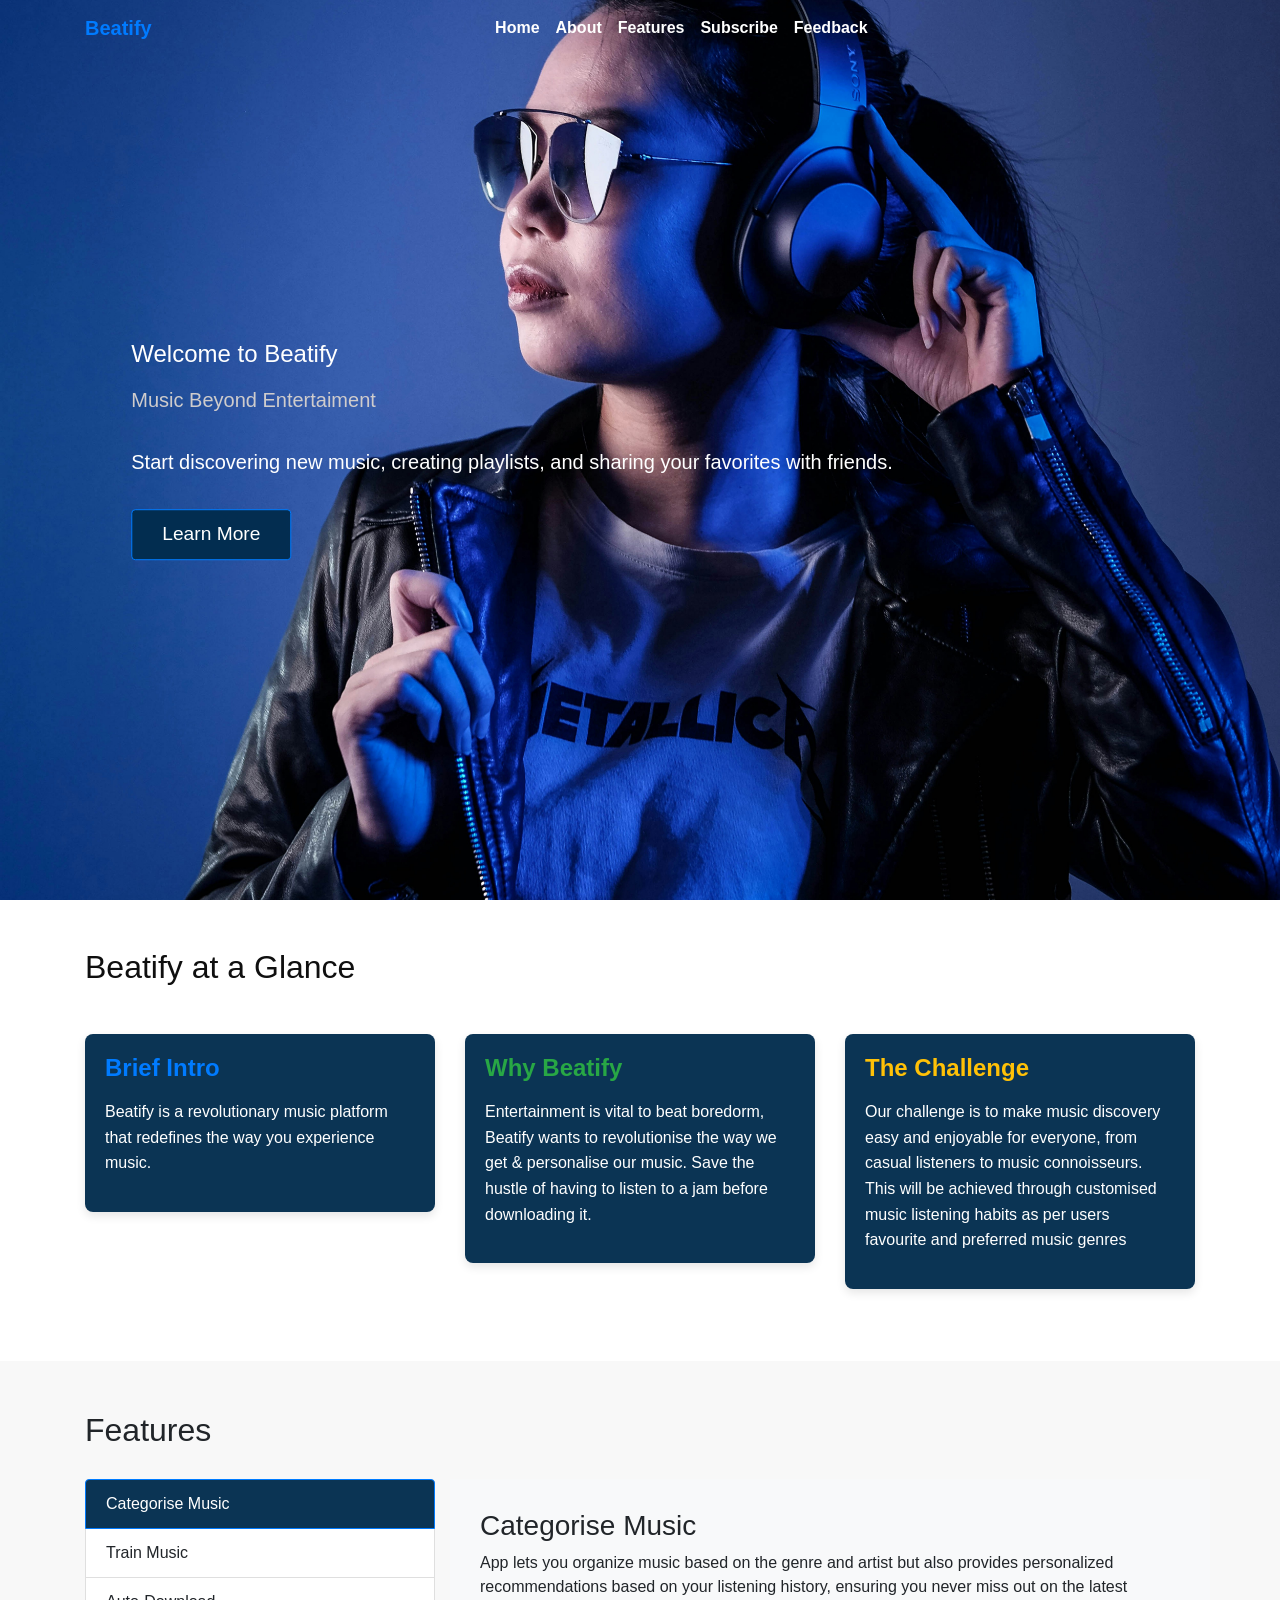
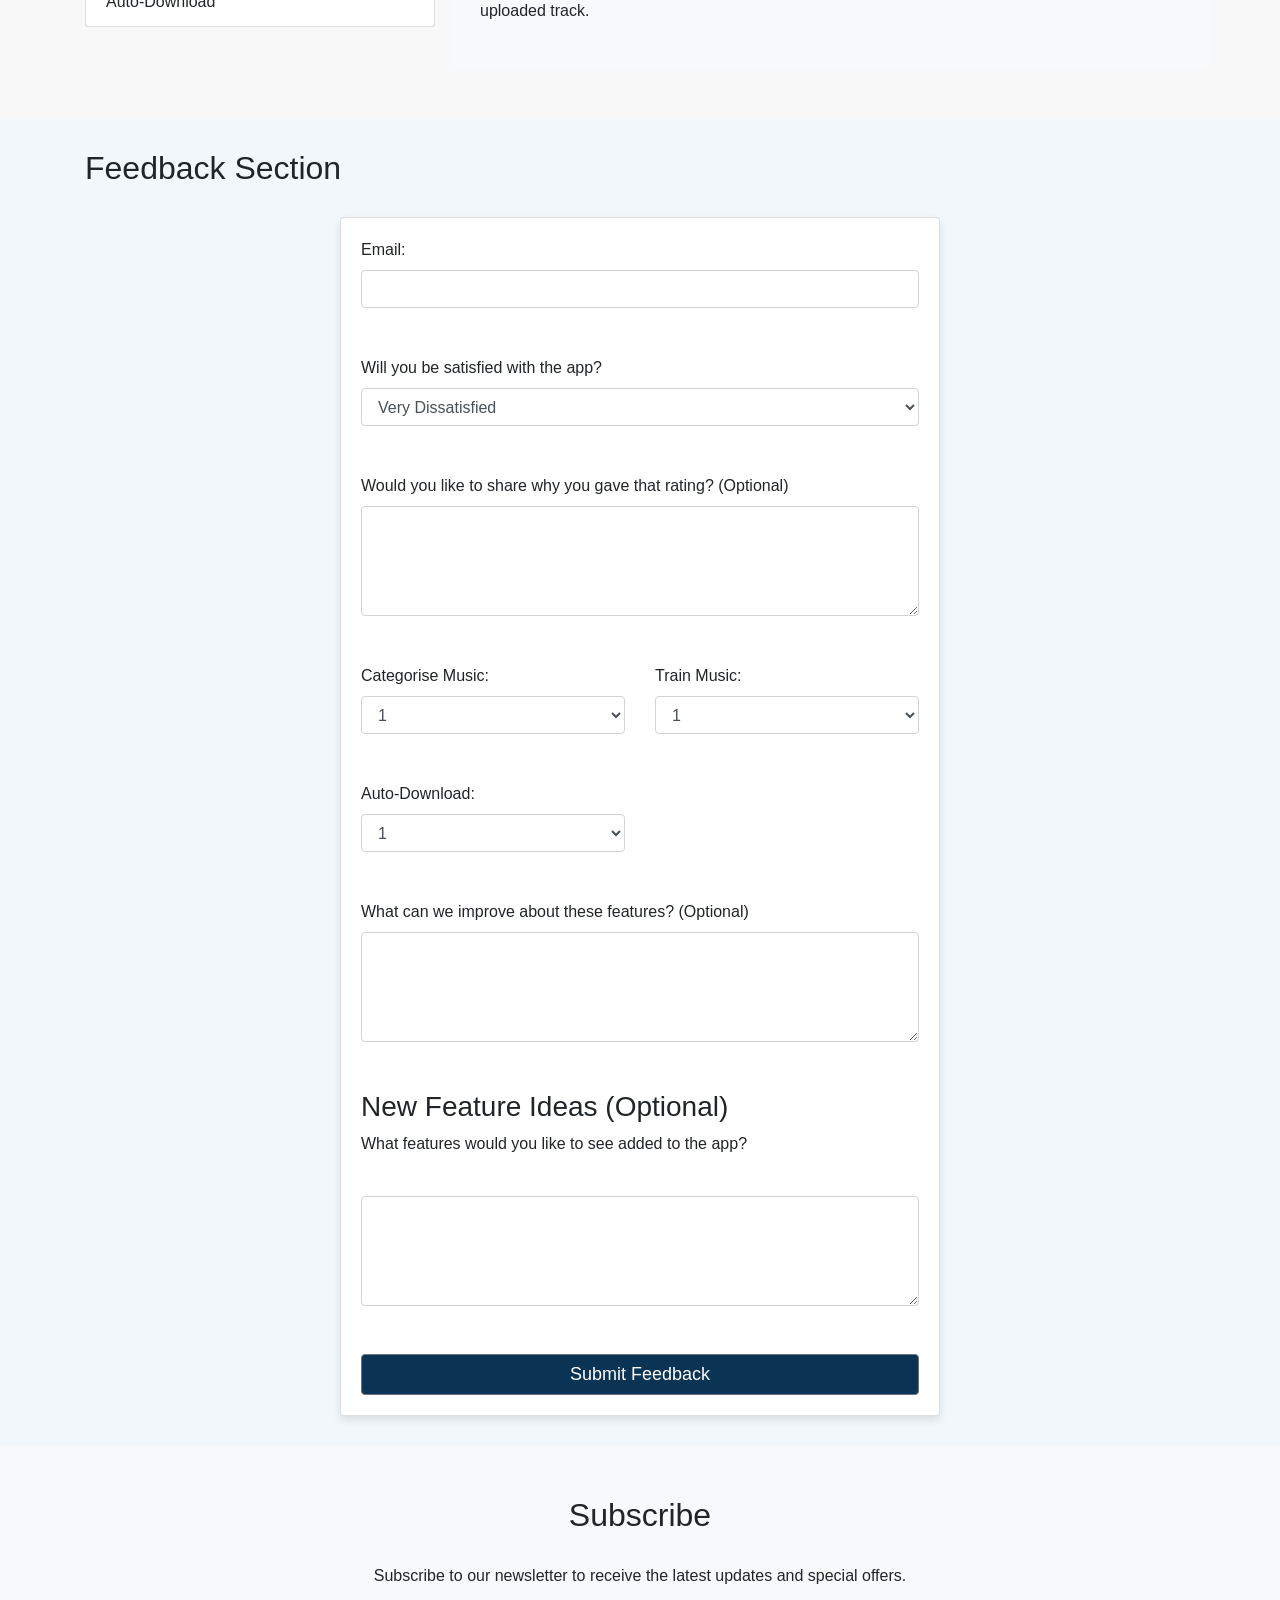
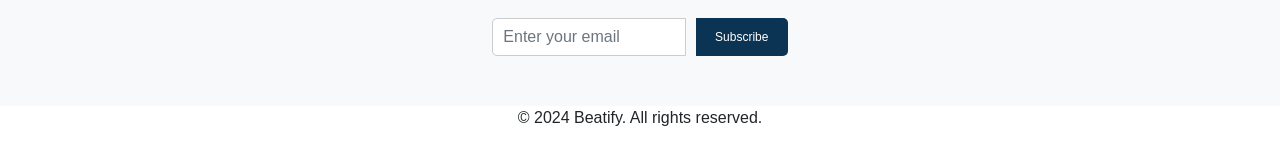
==== homepage/index.html @ 24aae592 "add" ====
<!DOCTYPE html>
<html lang="en">
  <head>
    <meta charset="UTF-8" />
    <meta name="viewport" content="width=device-width, initial-scale=1.0" />
    <title>Beatify</title>
    <!-- Link Bootstrap CSS -->
    <link
      rel="stylesheet"
      href="https://stackpath.bootstrapcdn.com/bootstrap/4.5.2/css/bootstrap.min.css"
    />
    <script src="https://stackpath.bootstrapcdn.com/bootstrap/4.5.2/js/bootstrap.min.js"></script>
    <script src="https://code.jquery.com/jquery-3.5.1.slim.min.js"></script>
    <script src="https://cdn.jsdelivr.net/npm/popper.js@1.16.1/dist/umd/popper.min.js"></script>
    <script src="https://stackpath.bootstrapcdn.com/bootstrap/4.5.2/js/bootstrap.min.js"></script>

    <link rel="shortcut icon" href="favicon.ico" type="images/logo.png" />
    <!-- Link external style.css -->
    <link rel="stylesheet" href="style.css" />
  </head>
  <body>
    <nav class="navbar navbar-expand-lg order-lg-0">
      <div class="container">
        <a class="navbar-brand" href="#">Beatify</a>
        <button
          class="navbar-toggler"
          type="button"
          data-toggle="collapse"
          data-target="#navbarNav"
          aria-controls="navbarNav"
          aria-expanded="false"
          aria-label="Toggle navigation"
        >
          <span class="navbar-toggler-icon"></span>
          <span class="navbar-close-icon d-none">&times;</span>
          <!-- Close icon initially hidden -->
        </button>
        <div
          class="collapse navbar-collapse justify-content-center"
          id="navbarNav"
        >
          <ul class="navbar-nav">
            <li class="nav-item active">
              <a class="nav-link" href="#hero-section">Home</a>
            </li>
            <li class="nav-item">
              <a class="nav-link" href="#about-section">About</a>
            </li>
            <li class="nav-item">
              <a class="nav-link" href="#features-section">Features</a>
            </li>
            <li class="nav-item">
              <a class="nav-link" href="#subscribe-section">Subscribe</a>
            </li>
            <li class="nav-item">
              <a class="nav-link" href="#feed">Feedback</a>
            </li>
          </ul>
        </div>
      </div>
    </nav>

    <div class="hero-section" id="hero-section">
      <!-- Hero Image -->
      <img src="images/hero1.jpg" alt="Hero Image" class="img-fluid" />

      <!-- Main Content -->
      <div class="content">
        <h1 class="headline">Welcome to Beatify</h1>
        <p class="subheadline">Music Beyond Entertaiment</p>
        <p>
          Start discovering new music, creating playlists, and sharing your
          favorites with friends.
        </p>
        <a
          href="#about-section"
          class="btn btn-primary"
          style="text-align: center; background-color: #022c4ef5"
          >Learn More</a
        >
      </div>
    </div>

    <!-- About Section -->
    <div id="about-section" class="about-section py-5">
      <div class="container">
        <h2 class="mb-5 section-title">Beatify at a Glance</h2>

        <div class="row">
          <!-- Brief Intro -->
          <div class="col-lg-4">
            <div class="about-part mb-4">
              <h2 class="about-title text-primary mb-3">Brief Intro</h2>
              <p class="about-text">
                Beatify is a revolutionary music platform that redefines the way
                you experience music.
              </p>
            </div>
          </div>

          <!-- Why We Exist -->
          <div class="col-lg-4">
            <div class="about-part mb-4">
              <h2 class="about-title text-success mb-3">Why Beatify</h2>
              <p class="about-text">
                Entertainment is vital to beat boredorm, Beatify wants to
                revolutionise the way we get & personalise our music. Save the
                hustle of having to listen to a jam before downloading it.
              </p>
            </div>
          </div>

          <!-- Challenge -->
          <div class="col-lg-4">
            <div class="about-part mb-4">
              <h2 class="about-title text-warning mb-3">The Challenge</h2>
              <p class="about-text">
                Our challenge is to make music discovery easy and enjoyable for
                everyone, from casual listeners to music connoisseurs. This will
                be achieved through customised music listening habits as per
                users favourite and preferred music genres
              </p>
            </div>
          </div>
        </div>
      </div>
    </div>

    <!-- Features Section -->
    <div id="features-section" class="features-section">
      <div class="container">
        <h2 class="section-title">Features</h2>
        <div class="row">
          <div class="col-md-4">
            <div class="feature-list">
              <ul id="feature-names" class="list-group">
                <!-- Feature names will be populated dynamically by JavaScript -->
              </ul>
            </div>
          </div>
          <div class="col-md-8 bg-light">
            <div id="feature-details" class="row">
              <!-- Feature details will be populated dynamically by JavaScript -->
            </div>
          </div>
        </div>
      </div>
    </div>

    <!-- Feedback Form -->
    <div class="feedback-section" id="feed">
      <div class="container">
        <h2 class="section-title">Feedback Section</h2>

        <div class="card feedback-card" id="feed">
          <div class="card-body">
            <form
              id="feedback-form"
              class="feedback-form"
              action="server.php"
              method="post"
            >
              <label for="email">Email:</label>
              <br />
              <input
                type="email"
                id="email"
                name="email"
                class="form-control"
                required
              />
              <br /><br />

              <label for="rating">Will you be satisfied with the app?</label>
              <br />
              <select id="rating" name="rating" class="form-control">
                <option value="1">Very Dissatisfied</option>
                <option value="2">Somewhat Dissatisfied</option>
                <option value="3">Neutral</option>
                <option value="4">Somewhat Satisfied</option>
                <option value="5">Very Satisfied</option>
              </select>
              <br /><br />

              <label for="rating-reason"
                >Would you like to share why you gave that rating?
                (Optional)</label
              >
              <br />
              <textarea
                id="rating-reason"
                name="rating-reason"
                rows="4"
                cols="30"
                class="form-control"
              ></textarea>
              <br /><br />

              <!-- Feature Feedback -->
              <div class="row">
                <div class="col-md-6">
                  <label for="feature1">Categorise Music:</label>
                  <br />
                  <select id="feature1" name="feature1" class="form-control">
                    <option value="1">1</option>
                    <option value="2">2</option>
                    <option value="3">3</option>
                    <option value="4">4</option>
                    <option value="5">5</option>
                  </select>
                  <br /><br />
                </div>
                <div class="col-md-6">
                  <label for="feature2">Train Music:</label>
                  <br />
                  <select id="feature2" name="feature2" class="form-control">
                    <option value="1">1</option>
                    <option value="2">2</option>
                    <option value="3">3</option>
                    <option value="4">4</option>
                    <option value="5">5</option>
                  </select>
                  <br /><br />
                </div>
                <div class="col-md-6">
                  <label for="feature3">Auto-Download:</label>
                  <br />
                  <select id="feature3" name="feature3" class="form-control">
                    <option value="1">1</option>
                    <option value="2">2</option>
                    <option value="3">3</option>
                    <option value="4">4</option>
                    <option value="5">5</option>
                  </select>
                  <br /><br />
                </div>
              </div>
              <!-- End Feature Feedback -->

              <label for="feature-improvement"
                >What can we improve about these features? (Optional)</label
              >
              <br />
              <textarea
                id="feature-improvement"
                name="feature-improvement"
                rows="4"
                cols="30"
                class="form-control"
              ></textarea>
              <br /><br />

              <div id="bug-description" style="display: none">
                <label for="bug-details"
                  >Please describe the bug in detail (optional):</label
                >
                <br />
                <textarea
                  id="bug-details"
                  name="bug-details"
                  rows="4"
                  cols="30"
                  class="form-control"
                ></textarea>
                <br /><br />
              </div>

              <h3>New Feature Ideas (Optional)</h3>
              <p>What features would you like to see added to the app?</p>
              <br />
              <textarea
                id="new-feature-ideas"
                name="new-feature-ideas"
                rows="4"
                cols="30"
                class="form-control"
              ></textarea>
              <br /><br />

              <button
                type="submit"
                class="btn btn-secondary btn-block"
                style="
                  text-align: center;
                  font-size: 18px;
                  background-color: #022c4ef5;
                "
              >
                Submit Feedback
              </button>
            </form>
          </div>
        </div>
      </div>
    </div>

    <!-- Subscribe Section -->
    <div id="subscribe-section" class="subscribe-section text-center">
      <div class="container">
        <h2 class="section-title">Subscribe</h2>
        <p>
          Subscribe to our newsletter to receive the latest updates and special
          offers.
        </p>
        <form class="subscribe-form d-inline-block">
          <div class="form-row justify-content-center">
            <div class="col-md-8 mb-3 mb-md-0">
              <input
                type="email"
                class="form-control"
                placeholder="Enter your email"
                required
              />
            </div>
            <div class="col-md-4">
              <button
                type="submit"
                class="btn btn-primary btn-block"
                style="text-align: center; background-color: #022c4ef5"
              >
                Subscribe
              </button>
            </div>
          </div>
        </form>
      </div>
    </div>

    <footer class="footer-section">
      <div class="container text-center">
        <p>&copy; 2024 Beatify. All rights reserved.</p>
      </div>
    </footer>

    <!-- Link Bootstrap JS -->
    <script src="https://stackpath.bootstrapcdn.com/bootstrap/4.5.2/js/bootstrap.min.js"></script>
    <script src="custom.js"></script>
  </body>
</html>
---- homepage/style.css ----
/* Custom CSS for additional styling */

/* Center the navbar */
.navbar {
    position: fixed;
    width: 100%;
    z-index: 1000;
    transition: background-color 0.5s ease
}

.navbar-brand {
    font-weight: bold;
}

.navbar-nav .nav-link {
    color: #ffffff;
    font-weight: bold;
    transition: color 0.3s ease;
    /* Smooth color transition on hover */
}

.navbar-nav .nav-link:hover {
    color: #ffc107;
    /* Change color on hover */
    /* background-color: rgba(255, 255, 255, 0.1); */
    /* Add background color on hover */
    border-radius: 0.25rem;
    /* Add rounded corners on hover */
}

.navbar-toggler {
    border-color: white;
    /* Change toggle button color to white */
}

/* .navbar-toggler-icon { */
    /* background-color: black; */
    /* Change toggle icon color to white */
/* } */

.navbar-nav .nav-link {
    /* color: white !important;
    color: #0056b3; */
    color: white !important;


    /* Change nav links color to white */
}

.navbar-nav .nav-link:hover {
    color: #7ec1f8f5 !important;
    /* Change nav links hover color to light grey */
}

.navbar.scrolled {
    background-color: #022c4ef5;
    /* Change this color to your desired background color */
}

/* Responsive styling */
@media (max-width: 991.98px) {
    .navbar-collapse {
        /* background-color: #022c4ef5; */
        /* Background color for collapsed navbar */
        border-radius: 0.25rem;
        justify-content: center;
        /* Add rounded corners */
    }

    .navbar-nav .nav-link {
        color: white !important;
        /* Change nav links color to white */
    }

    .navbar-nav .nav-link:hover {
        color: #5c5a5a !important;
        /* Change nav links hover color to light grey */
    }
}

/* Close button styling */
.navbar-close-btn {
    background: none;
    border: none;
    cursor: pointer;
    color: black;
    font-size: 24px;
}

.navbar-close-btn span {
    font-size: 28px;
}

.navbar-collapse {
    /* Center items */
    text-align: center;
}

.navbar-toggler[aria-expanded="true"] .navbar-close-icon {
    display: block;
}

.homepage-section {
    position: relative;
    height: 100vh;
    /* background-image: url('images/hero2.jpg'); */
    /* Add your background image URL here */
    background-size: cover;
    background-position: center;
    color: #ffffff;
    /* Text color */
    display: flex;
    justify-content: center;
    align-items: center;
    text-align: center;
    padding: 20px;
    font-family: Arial, sans-serif;
    /* Choose your preferred font */
}

/* Custom CSS for additional styling */
.hero-section {
    position: relative;
    /* text-align: center; */
    overflow: hidden;
}

.hero-section img {
    width: 100%;
    height: 900px;
    object-fit: cover
}

.content {
    position: absolute;
    top: 50%;
    left: 40%;
    transform: translate(-50%, -50%);
    color: white;
    text-align: left;
}

.headline {
    font-size: 1.5rem;
    margin-bottom: 1rem;
}

.subheadline {
    font-size: 2rem;
    margin-bottom: 2rem;
    color: rgb(207, 204, 204) !important;
}

.content p {
    font-size: 1.25rem;
    margin-bottom: 2rem;
}

.btn-primary {
    font-size: 1.2rem;
    padding: 10px 30px;
}




/* about section */

.about-section {
    position: relative;
    overflow: hidden;
    /* text-align: center; */
    color: white;
    padding: 100px 0;
    /* Adjust padding as needed */
}

.about-section h2 {
    color: #0f0f0f;
}

.about-section:before {
    content: "";
    position: absolute;
    top: 0;
    left: 0;
    width: 100%;
    height: 100%;
    background-color: transparent;
    /* background-image: url('images/abt.jpg'); */
    /* Replace with the path to your image */
    background-size: cover;
    background-position: center;
    filter: blur(0.1rem);
    /* Adjust blur intensity as needed */
}

.about-part {
    background-color: #022c4ef5;

    border-radius: 8px;
    padding: 20px;
    box-shadow: 0px 4px 10px rgba(0, 0, 0, 0.1);
}

.about-title {
    font-size: 24px;
    font-weight: bold;
}

.about-text {
    font-size: 16px;
    line-height: 1.6;
}


.about-text .section-title {
    /* font-size: 0.5rem; */
    font-weight: bold;
    margin-bottom: 20px;
}

.about-text p {
    font-size: 1.2rem;
    line-height: 1.6;
    max-width: 600px;
    /* Adjust maximum width as needed */
    margin: 0 auto 30px;
    /* Adjust margin as needed */
}



/* Custom CSS for feature section */
.features-section {
    padding: 50px 0;
    background-color: #f8f8f8;
}

.section-title {
    margin-bottom: 30px;
}

.feature-list {
    margin-bottom: 20px;
}

.list-group-item {
    cursor: pointer;
}

#feature-details {
    padding: 30px;
    /* background-color: #007bff; */
}

/* Custom CSS for  feedback styling */


.feedback-section {
    padding: 30px 0;
    background-color: #f2f7fc;
}

.feedback-container {
    background-color: #f8f9fa;
    /* Background color for the container */
    padding: 50px 0;
}

.feedback-card {
    max-width: 600px;
    /* Adjust the maximum width */
    margin: 0 auto;
    box-shadow: 0 4px 8px rgba(0, 0, 0, 0.1);
    /* Box shadow for the card */
}

.feedback-card .card-body {
    padding: 20px;
}

.feedback-card .form-group {
    margin-bottom: 0px;
}

.feedback-card .card-title {
    text-align: center;
}



/* SUBSCRIBE SECTION */
/* Custom CSS for styling */
.subscribe-section {
    background-color: #f8f9fa;
    padding: 50px 0;
}

.subscribe-section .section-title {
    text-align: center;
    margin-bottom: 30px;
}

.subscribe-section p {
    text-align: center;
    margin-bottom: 30px;
}

.subscribe-form {
    max-width: 400px;
    /* Adjust width to fit content */
    margin: 0 auto;
    display: flex;
    /* Use flexbox to align items */
}

.subscribe-form input[type="email"] {
    flex: 1;
    /* Take remaining space */
    padding: 10px;
    border: 1px solid #ccc;
    border-radius: 5px 0 0 5px;
    /* Rounded corners on left side */
}

.subscribe-form button {
    padding: 10px 5px;
    /* Adjust button padding */
    border: none;
    border-radius: 0 5px 5px 0;
    /* Rounded corners on right side */
    background-color: #007bff;
    color: #fff;
    transition: background-color 0.3s ease;
    font-size: 12px;
}

.subscribe-form button:hover {
    background-color: #0056b3;
}
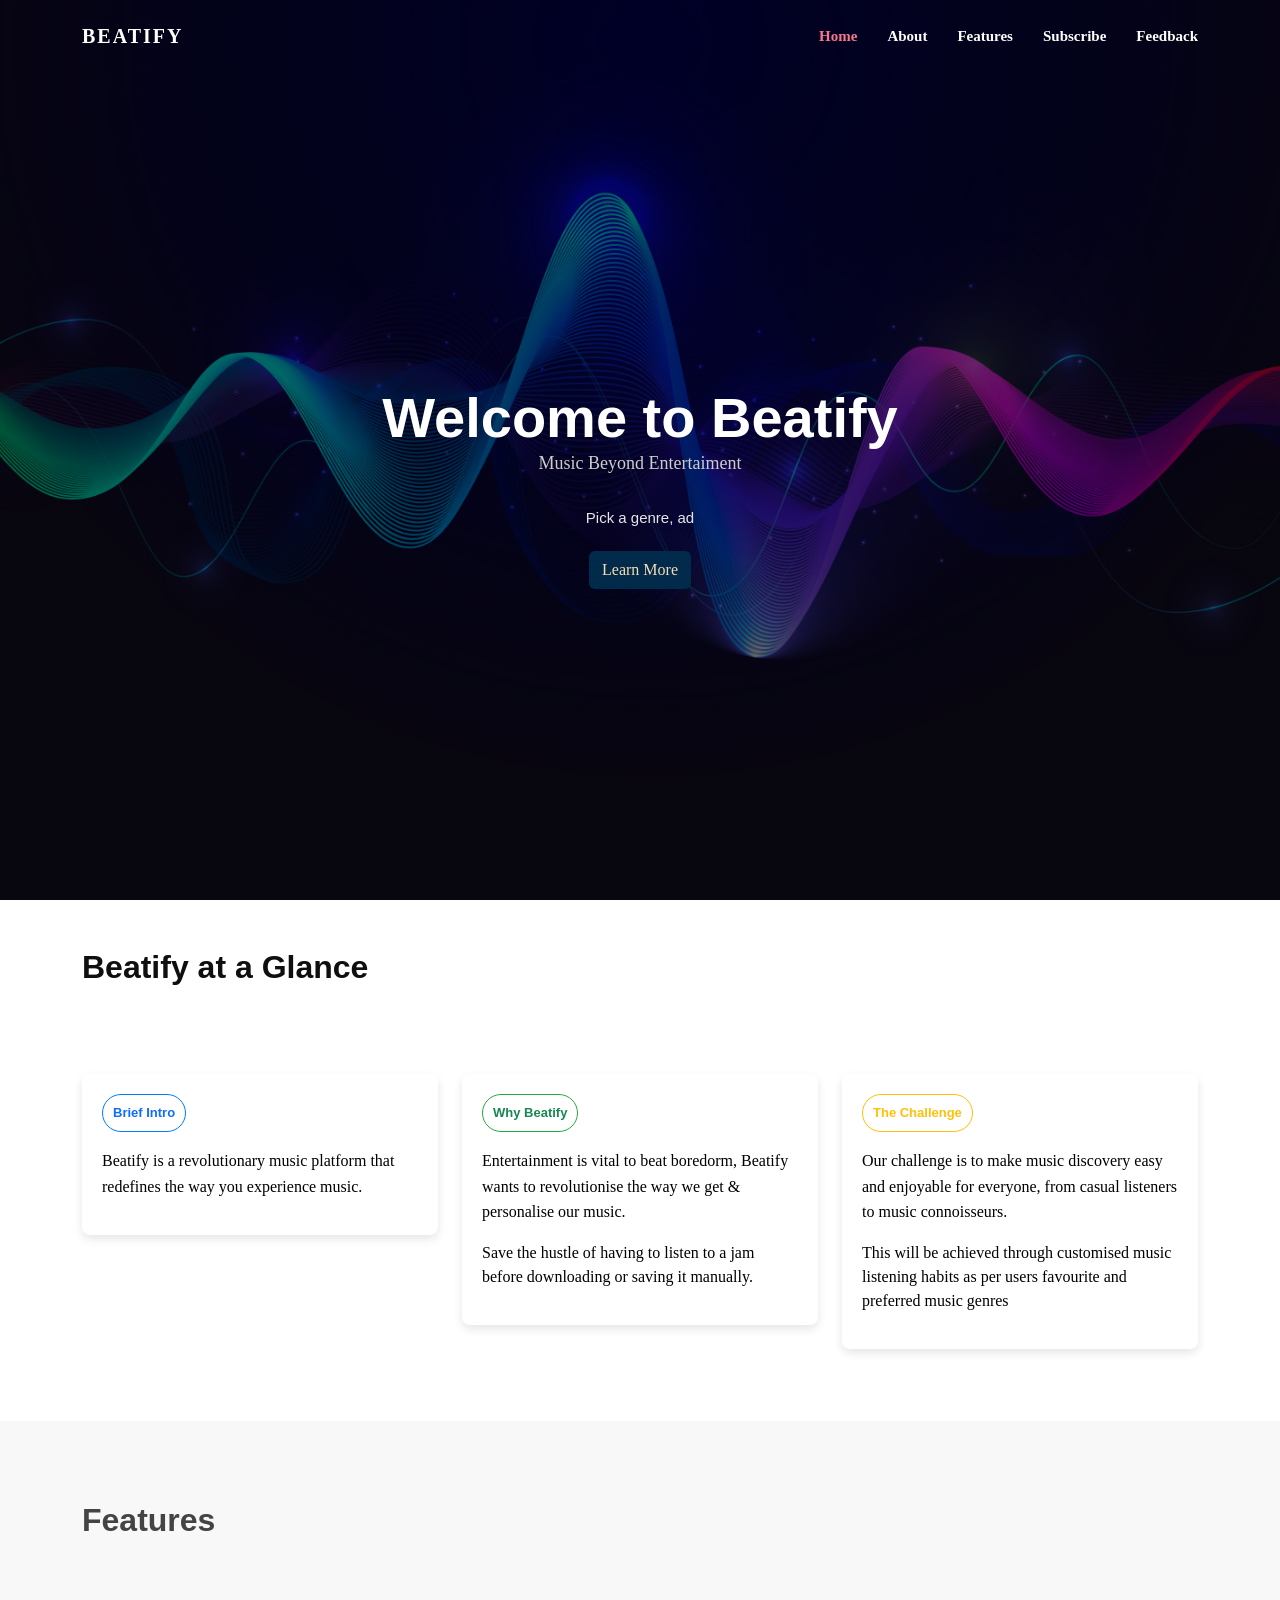
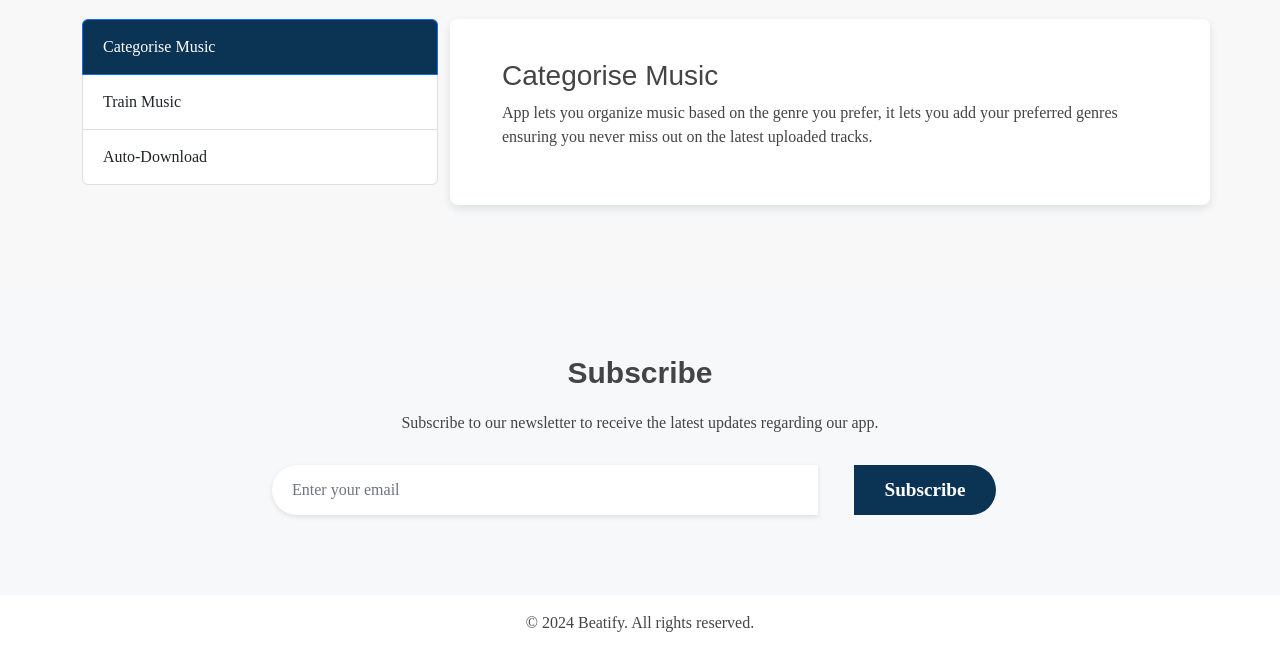
==== commit ba9212a5: "adds" ====
--- a/homepage/index.html
+++ b/homepage/index.html
@@ -2,94 +2,95 @@
 <html lang="en">
   <head>
     <meta charset="UTF-8" />
+    <meta http-equiv="X-UA-Compatible" content="IE=edge" />
     <meta name="viewport" content="width=device-width, initial-scale=1.0" />
-    <title>Beatify</title>
-    <!-- Link Bootstrap CSS -->
+    <title>Formility</title>
+    <link href="assets/vendor/aos/aos.css" rel="stylesheet" />
     <link
+      href="assets/vendor/bootstrap/css/bootstrap.min.css"
       rel="stylesheet"
-      href="https://stackpath.bootstrapcdn.com/bootstrap/4.5.2/css/bootstrap.min.css"
     />
-    <script src="https://stackpath.bootstrapcdn.com/bootstrap/4.5.2/js/bootstrap.min.js"></script>
-    <script src="https://code.jquery.com/jquery-3.5.1.slim.min.js"></script>
-    <script src="https://cdn.jsdelivr.net/npm/popper.js@1.16.1/dist/umd/popper.min.js"></script>
-    <script src="https://stackpath.bootstrapcdn.com/bootstrap/4.5.2/js/bootstrap.min.js"></script>
-
-    <link rel="shortcut icon" href="favicon.ico" type="images/logo.png" />
-    <!-- Link external style.css -->
-    <link rel="stylesheet" href="style.css" />
+    <link
+      href="assets/vendor/bootstrap-icons/bootstrap-icons.css"
+      rel="stylesheet"
+    />
+    <link href="assets/vendor/boxicons/css/boxicons.min.css" rel="stylesheet" />
+    <link
+      href="assets/vendor/glightbox/css/glightbox.min.css"
+      rel="stylesheet"
+    />
+    <link href="assets/vendor/remixicon/remixicon.css" rel="stylesheet" />
+    <link href="assets/vendor/swiper/swiper-bundle.min.css" rel="stylesheet" />
+    <link href="assets/css/style.css" rel="stylesheet" />
+    <link rel="stylesheet" href="new.css" />
   </head>
+
   <body>
-    <nav class="navbar navbar-expand-lg order-lg-0">
-      <div class="container">
-        <a class="navbar-brand" href="#">Beatify</a>
-        <button
-          class="navbar-toggler"
-          type="button"
-          data-toggle="collapse"
-          data-target="#navbarNav"
-          aria-controls="navbarNav"
-          aria-expanded="false"
-          aria-label="Toggle navigation"
+    <!-- ======= Header ======= -->
+    <header id="header" class="fixed-top">
+      <div class="container d-flex align-items-center justify-content-between">
+        <h4 class="logo me-auto me-lg-0"><a href="index.php">Beatify</a></h4>
+        <!-- Uncomment below if you prefer to use an image logo -->
+        <!-- <a href="index.html" class="logo me-auto me-lg-0"><img src="assets/img/logo.png" alt="" class="img-fluid"></a>-->
+
+        <nav id="navbar" class="navbar order-last order-lg-0">
+          <ul>
+            <li><a class="nav-link scrollto active" href="#hero">Home</a></li>
+            <li><a class="nav-link" href="#about-section">About</a></li>
+            <li><a class="nav-link" href="#features-section">Features</a></li>
+            <li><a class="nav-link" href="#subscribe-section">Subscribe</a></li>
+            <li><a class="nav-link" href="#feed">Feedback</a></li>
+          </ul>
+          <i class="bi bi-list mobile-nav-toggle"></i>
+        </nav>
+        <!-- .navbar -->
+      </div>
+    </header>
+    <!-- End Header -->
+
+    <!-- ======= Hero Section ======= -->
+    <section id="hero" class="d-flex align-items-center justify-content-center">
+      <div class="container" data-aos="fade-up">
+        <div
+          class="row justify-content-center"
+          data-aos="fade-up"
+          data-aos-delay="150"
         >
-          <span class="navbar-toggler-icon"></span>
-          <span class="navbar-close-icon d-none">&times;</span>
-          <!-- Close icon initially hidden -->
-        </button>
-        <div
-          class="collapse navbar-collapse justify-content-center"
-          id="navbarNav"
-        >
-          <ul class="navbar-nav">
-            <li class="nav-item active">
-              <a class="nav-link" href="#hero-section">Home</a>
-            </li>
-            <li class="nav-item">
-              <a class="nav-link" href="#about-section">About</a>
-            </li>
-            <li class="nav-item">
-              <a class="nav-link" href="#features-section">Features</a>
-            </li>
-            <li class="nav-item">
-              <a class="nav-link" href="#subscribe-section">Subscribe</a>
-            </li>
-            <li class="nav-item">
-              <a class="nav-link" href="#feed">Feedback</a>
-            </li>
-          </ul>
+          <div class="col-xl-6 col-lg-8">
+            <h1 class="hero-title">Welcome to Beatify</h1>
+            <p class="subheadline" style="font-size: 18px">
+              Music Beyond Entertaiment
+            </p>
+            <div class="typing-container">
+              <h2 id="typingText" class="typing-text" style="font-size: 15px">
+                <span class="cursor">|</span>
+              </h2>
+            </div>
+            <br />
+            <a
+              href="#about-section"
+              class="btn"
+              style="
+                text-align: center;
+                background-color: #022c4ef5;
+                color: wheat;
+              "
+              >Learn More</a
+            >
+          </div>
         </div>
       </div>
-    </nav>
-
-    <div class="hero-section" id="hero-section">
-      <!-- Hero Image -->
-      <img src="images/hero1.jpg" alt="Hero Image" class="img-fluid" />
-
-      <!-- Main Content -->
-      <div class="content">
-        <h1 class="headline">Welcome to Beatify</h1>
-        <p class="subheadline">Music Beyond Entertaiment</p>
-        <p>
-          Start discovering new music, creating playlists, and sharing your
-          favorites with friends.
-        </p>
-        <a
-          href="#about-section"
-          class="btn btn-primary"
-          style="text-align: center; background-color: #022c4ef5"
-          >Learn More</a
-        >
-      </div>
-    </div>
+    </section>
+    <!-- End Hero -->
 
     <!-- About Section -->
     <div id="about-section" class="about-section py-5">
       <div class="container">
         <h2 class="mb-5 section-title">Beatify at a Glance</h2>
-
         <div class="row">
           <!-- Brief Intro -->
-          <div class="col-lg-4">
-            <div class="about-part mb-4">
+          <div class="col-lg-4 mb-4">
+            <div class="about-part">
               <h2 class="about-title text-primary mb-3">Brief Intro</h2>
               <p class="about-text">
                 Beatify is a revolutionary music platform that redefines the way
@@ -97,28 +98,31 @@
               </p>
             </div>
           </div>
-
           <!-- Why We Exist -->
-          <div class="col-lg-4">
-            <div class="about-part mb-4">
+          <div class="col-lg-4 mb-4">
+            <div class="about-part">
               <h2 class="about-title text-success mb-3">Why Beatify</h2>
               <p class="about-text">
                 Entertainment is vital to beat boredorm, Beatify wants to
-                revolutionise the way we get & personalise our music. Save the
-                hustle of having to listen to a jam before downloading it.
-              </p>
-            </div>
-          </div>
-
+                revolutionise the way we get & personalise our music.
+              </p>
+              <p>
+                Save the hustle of having to listen to a jam before downloading
+                or saving it manually.
+              </p>
+            </div>
+          </div>
           <!-- Challenge -->
-          <div class="col-lg-4">
-            <div class="about-part mb-4">
+          <div class="col-lg-4 mb-4">
+            <div class="about-part">
               <h2 class="about-title text-warning mb-3">The Challenge</h2>
               <p class="about-text">
                 Our challenge is to make music discovery easy and enjoyable for
-                everyone, from casual listeners to music connoisseurs. This will
-                be achieved through customised music listening habits as per
-                users favourite and preferred music genres
+                everyone, from casual listeners to music connoisseurs.
+              </p>
+              <p>
+                This will be achieved through customised music listening habits
+                as per users favourite and preferred music genres
               </p>
             </div>
           </div>
@@ -147,193 +151,58 @@
       </div>
     </div>
 
-    <!-- Feedback Form -->
-    <div class="feedback-section" id="feed">
-      <div class="container">
-        <h2 class="section-title">Feedback Section</h2>
-
-        <div class="card feedback-card" id="feed">
-          <div class="card-body">
-            <form
-              id="feedback-form"
-              class="feedback-form"
-              action="server.php"
-              method="post"
-            >
-              <label for="email">Email:</label>
-              <br />
+    <!-- Subscribe Section -->
+    <div class="sub-section" id="subscribe-section">
+      <div class="sub-container container">
+        <h2 class="sub-heading">Subscribe</h2>
+        <p class="sub-text">
+          Subscribe to our newsletter to receive the latest updates regarding
+          our app.
+        </p>
+        <form class="sub-form">
+          <div class="sub-form-group row justify-content-center">
+            <div class="col-md-8 col-lg-6">
               <input
                 type="email"
-                id="email"
+                class="sub-input form-control"
                 name="email"
-                class="form-control"
-                required
-              />
-              <br /><br />
-
-              <label for="rating">Will you be satisfied with the app?</label>
-              <br />
-              <select id="rating" name="rating" class="form-control">
-                <option value="1">Very Dissatisfied</option>
-                <option value="2">Somewhat Dissatisfied</option>
-                <option value="3">Neutral</option>
-                <option value="4">Somewhat Satisfied</option>
-                <option value="5">Very Satisfied</option>
-              </select>
-              <br /><br />
-
-              <label for="rating-reason"
-                >Would you like to share why you gave that rating?
-                (Optional)</label
-              >
-              <br />
-              <textarea
-                id="rating-reason"
-                name="rating-reason"
-                rows="4"
-                cols="30"
-                class="form-control"
-              ></textarea>
-              <br /><br />
-
-              <!-- Feature Feedback -->
-              <div class="row">
-                <div class="col-md-6">
-                  <label for="feature1">Categorise Music:</label>
-                  <br />
-                  <select id="feature1" name="feature1" class="form-control">
-                    <option value="1">1</option>
-                    <option value="2">2</option>
-                    <option value="3">3</option>
-                    <option value="4">4</option>
-                    <option value="5">5</option>
-                  </select>
-                  <br /><br />
-                </div>
-                <div class="col-md-6">
-                  <label for="feature2">Train Music:</label>
-                  <br />
-                  <select id="feature2" name="feature2" class="form-control">
-                    <option value="1">1</option>
-                    <option value="2">2</option>
-                    <option value="3">3</option>
-                    <option value="4">4</option>
-                    <option value="5">5</option>
-                  </select>
-                  <br /><br />
-                </div>
-                <div class="col-md-6">
-                  <label for="feature3">Auto-Download:</label>
-                  <br />
-                  <select id="feature3" name="feature3" class="form-control">
-                    <option value="1">1</option>
-                    <option value="2">2</option>
-                    <option value="3">3</option>
-                    <option value="4">4</option>
-                    <option value="5">5</option>
-                  </select>
-                  <br /><br />
-                </div>
-              </div>
-              <!-- End Feature Feedback -->
-
-              <label for="feature-improvement"
-                >What can we improve about these features? (Optional)</label
-              >
-              <br />
-              <textarea
-                id="feature-improvement"
-                name="feature-improvement"
-                rows="4"
-                cols="30"
-                class="form-control"
-              ></textarea>
-              <br /><br />
-
-              <div id="bug-description" style="display: none">
-                <label for="bug-details"
-                  >Please describe the bug in detail (optional):</label
-                >
-                <br />
-                <textarea
-                  id="bug-details"
-                  name="bug-details"
-                  rows="4"
-                  cols="30"
-                  class="form-control"
-                ></textarea>
-                <br /><br />
-              </div>
-
-              <h3>New Feature Ideas (Optional)</h3>
-              <p>What features would you like to see added to the app?</p>
-              <br />
-              <textarea
-                id="new-feature-ideas"
-                name="new-feature-ideas"
-                rows="4"
-                cols="30"
-                class="form-control"
-              ></textarea>
-              <br /><br />
-
-              <button
-                type="submit"
-                class="btn btn-secondary btn-block"
-                style="
-                  text-align: center;
-                  font-size: 18px;
-                  background-color: #022c4ef5;
-                "
-              >
-                Submit Feedback
-              </button>
-            </form>
-          </div>
-        </div>
-      </div>
-    </div>
-
-    <!-- Subscribe Section -->
-    <div id="subscribe-section" class="subscribe-section text-center">
-      <div class="container">
-        <h2 class="section-title">Subscribe</h2>
-        <p>
-          Subscribe to our newsletter to receive the latest updates and special
-          offers.
-        </p>
-        <form class="subscribe-form d-inline-block">
-          <div class="form-row justify-content-center">
-            <div class="col-md-8 mb-3 mb-md-0">
-              <input
-                type="email"
-                class="form-control"
                 placeholder="Enter your email"
                 required
               />
             </div>
-            <div class="col-md-4">
+            <div class="col-md-4 col-lg-2">
               <button
                 type="submit"
-                class="btn btn-primary btn-block"
-                style="text-align: center; background-color: #022c4ef5"
+                class="sub-button btn btn-primary btn-block"
               >
                 Subscribe
               </button>
             </div>
           </div>
         </form>
+        <div class="sub-message"></div>
       </div>
     </div>
 
+    <!-- footer section -->
     <footer class="footer-section">
-      <div class="container text-center">
+      <div class="container text-center p-3">
         <p>&copy; 2024 Beatify. All rights reserved.</p>
       </div>
     </footer>
-
-    <!-- Link Bootstrap JS -->
-    <script src="https://stackpath.bootstrapcdn.com/bootstrap/4.5.2/js/bootstrap.min.js"></script>
+    <!-- end of footer -->
+
+    <!-- Vendor JS Files -->
+    <script src="assets/vendor/purecounter/purecounter_vanilla.js"></script>
+    <script src="assets/vendor/aos/aos.js"></script>
+    <script src="assets/vendor/bootstrap/js/bootstrap.bundle.min.js"></script>
+    <script src="assets/vendor/glightbox/js/glightbox.min.js"></script>
+    <script src="assets/vendor/isotope-layout/isotope.pkgd.min.js"></script>
+    <script src="assets/vendor/swiper/swiper-bundle.min.js"></script>
+    <script src="assets/vendor/php-email-form/validate.js"></script>
+
+    <!-- Template Main JS File -->
+    <script src="assets/js/main.js"></script>
     <script src="custom.js"></script>
   </body>
 </html>
--- a/homepage/assets/css/style.css
+++ b/homepage/assets/css/style.css
@@ -0,0 +1,1519 @@
+/**
+* Template Name: Gp - v4.9.1
+* Template URL: https://bootstrapmade.com/gp-free-multipurpose-html-bootstrap-template/
+* Author: BootstrapMade.com
+* License: https://bootstrapmade.com/license/
+*/
+
+/*--------------------------------------------------------------
+# General
+--------------------------------------------------------------*/
+body {
+  font-family: "Open Sans", sans-serif;
+  color: #444444;
+}
+
+a {
+  color: #ffc451;
+  text-decoration: none;
+}
+
+a:hover {
+  color: #ffd584;
+  text-decoration: none;
+}
+
+h1,
+h2,
+h3,
+h4,
+h5,
+h6 {
+  font-family: "Raleway", sans-serif;
+}
+
+/*--------------------------------------------------------------
+# Back to top button
+--------------------------------------------------------------*/
+.back-to-top {
+  position: fixed;
+  visibility: hidden;
+  opacity: 0;
+  right: 15px;
+  bottom: 15px;
+  z-index: 996;
+  background: #ffc451;
+  width: 40px;
+  height: 40px;
+  border-radius: 4px;
+  transition: all 0.4s;
+}
+
+.back-to-top i {
+  font-size: 28px;
+  color: #151515;
+  line-height: 0;
+}
+
+.back-to-top:hover {
+  background: #151515;
+}
+
+.back-to-top:hover i {
+  color: #ffc451;
+}
+
+.back-to-top.active {
+  visibility: visible;
+  opacity: 1;
+}
+
+/*--------------------------------------------------------------
+# Preloader
+--------------------------------------------------------------*/
+#preloader {
+  position: fixed;
+  top: 0;
+  left: 0;
+  right: 0;
+  bottom: 0;
+  z-index: 9999;
+  overflow: hidden;
+  background: #151515;
+}
+
+#preloader:before {
+  content: "";
+  position: fixed;
+  top: calc(50% - 0px);
+  left: calc(50% - 30px);
+  border: 6px solid #ffc451;
+  border-top-color: #151515;
+  border-bottom-color: #151515;
+  border-radius: 50%;
+  width: 60px;
+  height: 60px;
+  -webkit-animation: animate-preloader 1s linear infinite;
+  animation: animate-preloader 1s linear infinite;
+}
+
+@-webkit-keyframes animate-preloader {
+  0% {
+    transform: rotate(0deg);
+  }
+
+  100% {
+    transform: rotate(360deg);
+  }
+}
+
+@keyframes animate-preloader {
+  0% {
+    transform: rotate(0deg);
+  }
+
+  100% {
+    transform: rotate(360deg);
+  }
+}
+
+/*--------------------------------------------------------------
+# Disable aos animation delay on mobile devices
+--------------------------------------------------------------*/
+@media screen and (max-width: 768px) {
+  [data-aos-delay] {
+    transition-delay: 0 !important;
+  }
+}
+
+/*--------------------------------------------------------------
+# Header
+--------------------------------------------------------------*/
+#header {
+  transition: all 0.5s;
+  height: 80px;
+  z-index: 997;
+  padding: 15px 0;
+}
+
+#header.header-scrolled,
+#header.header-inner-pages {
+  background: #022c4ef5;
+}
+
+#header .logo {
+  font-size: 20px;
+  margin: 0;
+  padding: 0;
+  line-height: 1;
+  font-weight: 700;
+  letter-spacing: 2px;
+  text-transform: uppercase;
+  font-family: Cambria, Cochin, Georgia, Times, 'Times New Roman', serif;
+
+}
+
+#header .logo a {
+  color: #fff;
+}
+
+#header .logo a span {
+  color: #ffc451;
+}
+
+#header .logo img {
+  max-height: 40px;
+}
+
+/*--------------------------------------------------------------
+#  Get Startet Button
+--------------------------------------------------------------*/
+.get-started-btn {
+  color: #fff;
+  border-radius: 4px;
+  padding: 7px 25px 8px 25px;
+  white-space: nowrap;
+  transition: 0.3s;
+  font-size: 14px;
+  display: inline-block;
+  border: 2px solid #ffc451;
+}
+
+.get-started-btn:hover {
+  background: #ffbb38;
+  color: #343a40;
+}
+
+@media (max-width: 992px) {
+  .get-started-btn {
+    padding: 7px 20px 8px 20px;
+    margin-right: 15px;
+  }
+}
+
+/*--------------------------------------------------------------
+# Navigation Menu
+--------------------------------------------------------------*/
+/**
+* Desktop Navigation 
+*/
+.navbar {
+  padding: 0;
+}
+
+.navbar ul {
+  margin: 0;
+  padding: 0;
+  display: flex;
+  list-style: none;
+  align-items: center;
+}
+
+.navbar li {
+  position: relative;
+  font-family: Cambria, Cochin, Georgia, Times, 'Times New Roman', serif;
+}
+
+.navbar a,
+.navbar a:focus {
+  display: flex;
+  align-items: center;
+  justify-content: space-between;
+  padding: 10px 0 10px 30px;
+  font-size: 15px;
+  font-weight: 600;
+  color: #fff;
+  white-space: nowrap;
+  transition: 0.3s;
+}
+
+.navbar a i,
+.navbar a:focus i {
+  font-size: 12px;
+  line-height: 0;
+  margin-left: 5px;
+}
+
+.navbar a:hover,
+.navbar .active,
+.navbar .active:focus,
+.navbar li:hover>a {
+  color: rgb(248, 119, 141);
+}
+
+
+
+/**
+* Mobile Navigation 
+*/
+.mobile-nav-toggle {
+  color: #fff;
+  font-size: 28px;
+  cursor: pointer;
+  display: none;
+  line-height: 0;
+  transition: 0.5s;
+}
+
+@media (max-width: 991px) {
+  .mobile-nav-toggle {
+    display: block;
+  }
+
+  .navbar ul {
+    display: none;
+  }
+}
+
+.navbar-mobile {
+  position: fixed;
+  overflow: hidden;
+  top: 0;
+  right: 0;
+  left: 0;
+  bottom: 0;
+  background: rgba(0, 0, 0, 0.9);
+  transition: 0.3s;
+  z-index: 999;
+}
+
+.navbar-mobile .mobile-nav-toggle {
+  position: absolute;
+  top: 15px;
+  right: 15px;
+}
+
+.navbar-mobile ul {
+  display: block;
+  position: absolute;
+  top: 55px;
+  right: 15px;
+  bottom: 15px;
+  left: 15px;
+  padding: 10px 0;
+  background-color: #fff;
+  overflow-y: auto;
+  transition: 0.3s;
+}
+
+.navbar-mobile a,
+.navbar-mobile a:focus {
+  padding: 10px 20px;
+  font-size: 15px;
+  color: #151515;
+}
+
+.navbar-mobile a:hover,
+.navbar-mobile .active,
+.navbar-mobile li:hover>a {
+  color: #151515;
+  background-color: #022c4ef5;
+}
+
+.navbar-mobile .getstarted,
+.navbar-mobile .getstarted:focus {
+  margin: 15px;
+}
+
+.navbar-mobile .dropdown ul {
+  position: static;
+  display: none;
+  margin: 10px 20px;
+  padding: 10px 0;
+  z-index: 99;
+  opacity: 1;
+  visibility: visible;
+  background: #fff;
+  box-shadow: 0px 0px 30px rgba(127, 137, 161, 0.25);
+}
+
+.navbar-mobile .dropdown ul li {
+  min-width: 200px;
+}
+
+.navbar-mobile .dropdown ul a {
+  padding: 10px 20px;
+  color: #151515;
+}
+
+.navbar-mobile .dropdown ul a i {
+  font-size: 12px;
+}
+
+.navbar-mobile .dropdown ul a:hover,
+.navbar-mobile .dropdown ul .active:hover,
+.navbar-mobile .dropdown ul li:hover>a {
+  background-color: #ffc451;
+}
+
+.navbar-mobile .dropdown>.dropdown-active {
+  display: block;
+}
+
+/*--------------------------------------------------------------
+# Hero Section
+--------------------------------------------------------------*/
+#hero {
+  width: 100%;
+  height: 100vh;
+  background: url("../img/hero4.jpg") top center;
+  background-size: cover;
+  position: relative;
+}
+
+
+
+#hero:before {
+  content: "";
+  background: rgba(0, 0, 0, 0.6);
+  position: absolute;
+  bottom: 0;
+  top: 0;
+  left: 0;
+  right: 0;
+
+}
+
+#hero .container {
+  position: relative;
+  padding-top: 74px;
+  text-align: center;
+}
+
+#hero h1 {
+  margin: 0;
+  font-size: 56px;
+  font-weight: 700;
+  line-height: 64px;
+  color: #fff;
+  font-family: "Poppins", sans-serif;
+}
+
+#hero h1 span {
+  color: #ffc451;
+}
+
+#hero h2 {
+  color: rgba(255, 255, 255, 0.9);
+  margin: 10px 0 0 0;
+  font-size: 24px;
+}
+
+#hero .icon-box {
+  padding: 30px 20px;
+  transition: ease-in-out 0.3s;
+  border: 1px solid rgba(255, 255, 255, 0.3);
+  height: 100%;
+  text-align: center;
+}
+
+#hero .icon-box i {
+  font-size: 32px;
+  line-height: 1;
+  color: #ffc451;
+}
+
+#hero .icon-box h3 {
+  font-weight: 700;
+  margin: 10px 0 0 0;
+  padding: 0;
+  line-height: 1;
+  font-size: 20px;
+  line-height: 26px;
+}
+
+#hero .icon-box h3 a {
+  color: #fff;
+  transition: ease-in-out 0.3s;
+}
+
+#hero .icon-box h3 a:hover {
+  color: #ffc451;
+}
+
+#hero .icon-box:hover {
+  border-color: #ffc451;
+}
+
+@media (min-width: 1024px) {
+  #hero {
+    background-attachment: fixed;
+  }
+}
+
+@media (max-width: 768px) {
+  #hero {
+    height: auto;
+  }
+
+  #hero h1 {
+    font-size: 28px;
+    line-height: 36px;
+  }
+
+  #hero h2 {
+    font-size: 20px;
+    line-height: 24px;
+  }
+}
+
+/*--------------------------------------------------------------
+# Sections General
+--------------------------------------------------------------*/
+section {
+  padding: 60px 0;
+  overflow: hidden;
+}
+
+.section-title {
+  padding-bottom: 40px;
+}
+
+.section-title h2 {
+  font-size: 20px;
+  font-weight: 500;
+  padding: 0;
+  line-height: 1px;
+  margin: 0 0 5px 0;
+  letter-spacing: 2px;
+  text-transform: uppercase;
+  color: #2c2b2b;
+  font-family: Georgia, 'Times New Roman', Times, serif;
+}
+
+.section-title h2::after {
+  content: "";
+  width: 120px;
+  height: 1px;
+  display: inline-block;
+  /* background: #ffde9e; */
+  margin: 4px 10px;
+}
+
+.section-title p {
+  margin: 0;
+  margin: 0;
+  font-size: 26px;
+  font-weight: 700;
+  text-transform: uppercase;
+  font-family: "Poppins", sans-serif;
+  color: #151515;
+}
+
+/*--------------------------------------------------------------
+# About
+--------------------------------------------------------------*/
+.about .content h3 {
+  font-weight: 700;
+  font-size: 28px;
+  font-family: "Poppins", sans-serif;
+}
+
+.about .content ul {
+  list-style: none;
+  padding: 0;
+}
+
+.about .content ul li {
+  padding: 0 0 8px 26px;
+  position: relative;
+}
+
+.about .content ul i {
+  position: absolute;
+  font-size: 20px;
+  left: 0;
+  top: -3px;
+  color: rgb(248, 119, 141);
+}
+
+.about .content p:last-child {
+  margin-bottom: 0;
+}
+
+/*--------------------------------------------------------------
+# Clients
+--------------------------------------------------------------*/
+.clients {
+  padding-top: 20px;
+}
+
+.clients .swiper-slide img {
+  opacity: 0.5;
+  transition: 0.3s;
+  filter: grayscale(100);
+}
+
+.clients .swiper-slide img:hover {
+  filter: none;
+  opacity: 1;
+}
+
+.clients .swiper-pagination {
+  margin-top: 20px;
+  position: relative;
+}
+
+.clients .swiper-pagination .swiper-pagination-bullet {
+  width: 12px;
+  height: 12px;
+  background-color: #fff;
+  opacity: 1;
+  background-color: #ddd;
+}
+
+.clients .swiper-pagination .swiper-pagination-bullet-active {
+  background-color: #ffc451;
+}
+
+/*--------------------------------------------------------------
+# Features
+--------------------------------------------------------------*/
+.features {
+  padding-top: 20px;
+}
+
+.features .icon-box {
+  padding-left: 15px;
+}
+
+.features .icon-box h4 {
+  font-size: 20px;
+  font-weight: 700;
+  margin: 5px 0 10px 60px;
+}
+
+.features .icon-box i {
+  font-size: 48px;
+  float: left;
+  color: #ffc451;
+}
+
+.features .icon-box p {
+  font-size: 15px;
+  color: #848484;
+  margin-left: 60px;
+}
+
+.features .image {
+  background-position: center center;
+  background-repeat: no-repeat;
+  background-size: cover;
+  min-height: 400px;
+}
+
+/*--------------------------------------------------------------
+# Services
+--------------------------------------------------------------*/
+.services .icon-box {
+  text-align: center;
+  /* border: 1px solid #ebebeb; */
+  padding: 75px 20px;
+  box-shadow: 0px 0 5px 0 rgba(0, 0, 0, 0.1);
+
+  transition: all ease-in-out 0.3s;
+  background: #fff;
+}
+
+.services .icon-box .icon {
+  margin: 0 auto;
+  width: 44px;
+  height: 44px;
+  background: rgb(248, 119, 141);
+  border-radius: 50px 50px;
+  display: flex;
+  align-items: center;
+  justify-content: center;
+  margin-bottom: 20px;
+  transition: 0.5s;
+}
+
+.services .icon-box .icon i {
+  color: white;
+  font-size: 25px;
+  transition: ease-in-out 0.3s;
+}
+
+.services .icon-box h4 {
+  font-weight: 700;
+  margin-bottom: 15px;
+  font-size: 24px;
+}
+
+.services .icon-box h4 a {
+  color: #151515;
+  transition: ease-in-out 0.3s;
+}
+
+.services .icon-box h4 a:hover {
+  color: rgb(248, 119, 141);
+}
+
+.services .icon-box p {
+  line-height: 24px;
+  font-size: 14px;
+  margin-bottom: 0;
+}
+
+.services .icon-box:hover {
+  border-color: #fff;
+  box-shadow: 0px 0 35px 0 rgba(0, 0, 0, 0.1);
+  transform: translateY(10px);
+}
+
+/*--------------------------------------------------------------
+# Cta
+--------------------------------------------------------------*/
+.cta {
+  background: linear-gradient(rgba(2, 2, 2, 0.5), rgba(0, 0, 0, 0.5)), url("../img/cta-bg.jpg") fixed center center;
+  background-size: cover;
+  padding: 60px 0;
+}
+
+.cta h3 {
+  color: #fff;
+  font-size: 28px;
+  font-weight: 700;
+}
+
+.cta p {
+  color: #fff;
+}
+
+.cta .cta-btn {
+  font-family: "Raleway", sans-serif;
+  font-weight: 600;
+  font-size: 16px;
+  letter-spacing: 1px;
+  display: inline-block;
+  padding: 8px 28px;
+  border-radius: 4px;
+  transition: 0.5s;
+  margin-top: 10px;
+  border: 2px solid #fff;
+  color: #fff;
+}
+
+.cta .cta-btn:hover {
+  background: #ffc451;
+  border-color: #ffc451;
+  color: #151515;
+}
+
+/*--------------------------------------------------------------
+# Portfolio
+--------------------------------------------------------------*/
+.portfolio .portfolio-item {
+  margin-bottom: 30px;
+}
+
+.portfolio #portfolio-flters {
+  padding: 0;
+  margin: 0 auto 20px auto;
+  list-style: none;
+  text-align: center;
+}
+
+.portfolio #portfolio-flters li {
+  cursor: pointer;
+  display: inline-block;
+  padding: 8px 15px 10px 15px;
+  font-size: 14px;
+  font-weight: 600;
+  line-height: 1;
+  text-transform: uppercase;
+  color: #444444;
+  margin-bottom: 5px;
+  transition: all 0.3s ease-in-out;
+  border-radius: 3px;
+}
+
+.portfolio #portfolio-flters li:hover,
+.portfolio #portfolio-flters li.filter-active {
+  color: #151515;
+  background: #ffc451;
+}
+
+.portfolio #portfolio-flters li:last-child {
+  margin-right: 0;
+}
+
+.portfolio .portfolio-wrap {
+  transition: 0.3s;
+  position: relative;
+  overflow: hidden;
+  z-index: 1;
+  background: rgba(21, 21, 21, 0.6);
+}
+
+.portfolio .portfolio-wrap::before {
+  content: "";
+  background: rgba(21, 21, 21, 0.6);
+  position: absolute;
+  left: 0;
+  right: 0;
+  top: 0;
+  bottom: 0;
+  transition: all ease-in-out 0.3s;
+  z-index: 2;
+  opacity: 0;
+}
+
+.portfolio .portfolio-wrap img {
+  transition: all ease-in-out 0.3s;
+}
+
+.portfolio .portfolio-wrap .portfolio-info {
+  opacity: 0;
+  position: absolute;
+  top: 0;
+  left: 0;
+  right: 0;
+  bottom: 0;
+  z-index: 3;
+  transition: all ease-in-out 0.3s;
+  display: flex;
+  flex-direction: column;
+  justify-content: flex-end;
+  align-items: flex-start;
+  padding: 20px;
+}
+
+.portfolio .portfolio-wrap .portfolio-info h4 {
+  font-size: 20px;
+  color: #fff;
+  font-weight: 600;
+}
+
+.portfolio .portfolio-wrap .portfolio-info p {
+  color: rgba(255, 255, 255, 0.7);
+  font-size: 14px;
+  text-transform: uppercase;
+  padding: 0;
+  margin: 0;
+  font-style: italic;
+}
+
+.portfolio .portfolio-wrap .portfolio-links {
+  text-align: center;
+  z-index: 4;
+}
+
+.portfolio .portfolio-wrap .portfolio-links a {
+  color: #fff;
+  margin: 0 5px 0 0;
+  font-size: 28px;
+  display: inline-block;
+  transition: 0.3s;
+}
+
+.portfolio .portfolio-wrap .portfolio-links a:hover {
+  color: #ffc451;
+}
+
+.portfolio .portfolio-wrap:hover::before {
+  opacity: 1;
+}
+
+.portfolio .portfolio-wrap:hover img {
+  transform: scale(1.2);
+}
+
+.portfolio .portfolio-wrap:hover .portfolio-info {
+  opacity: 1;
+}
+
+/*--------------------------------------------------------------
+# Portfolio Details
+--------------------------------------------------------------*/
+.portfolio-details {
+  padding-top: 40px;
+}
+
+.portfolio-details .portfolio-details-slider img {
+  width: 100%;
+}
+
+.portfolio-details .portfolio-details-slider .swiper-pagination {
+  margin-top: 20px;
+  position: relative;
+}
+
+.portfolio-details .portfolio-details-slider .swiper-pagination .swiper-pagination-bullet {
+  width: 12px;
+  height: 12px;
+  background-color: #fff;
+  opacity: 1;
+  border: 1px solid #ffc451;
+}
+
+.portfolio-details .portfolio-details-slider .swiper-pagination .swiper-pagination-bullet-active {
+  background-color: #ffc451;
+}
+
+.portfolio-details .portfolio-info {
+  padding: 30px;
+  box-shadow: 0px 0 30px rgba(21, 21, 21, 0.08);
+}
+
+.portfolio-details .portfolio-info h3 {
+  font-size: 22px;
+  font-weight: 700;
+  margin-bottom: 20px;
+  padding-bottom: 20px;
+  border-bottom: 1px solid #eee;
+}
+
+.portfolio-details .portfolio-info ul {
+  list-style: none;
+  padding: 0;
+  font-size: 15px;
+}
+
+.portfolio-details .portfolio-info ul li+li {
+  margin-top: 10px;
+}
+
+.portfolio-details .portfolio-description {
+  padding-top: 30px;
+}
+
+.portfolio-details .portfolio-description h2 {
+  font-size: 26px;
+  font-weight: 700;
+  margin-bottom: 20px;
+}
+
+.portfolio-details .portfolio-description p {
+  padding: 0;
+}
+
+/*--------------------------------------------------------------
+# Counts
+--------------------------------------------------------------*/
+.counts .content {
+  padding: 30px 0;
+}
+
+.counts .content h3 {
+  font-weight: 700;
+  font-size: 34px;
+  color: #151515;
+}
+
+.counts .content p {
+  margin-bottom: 0;
+}
+
+.counts .content .count-box {
+  padding: 20px 0;
+  width: 100%;
+}
+
+.counts .content .count-box i {
+  display: block;
+  font-size: 36px;
+  color: #ffc451;
+  float: left;
+}
+
+.counts .content .count-box span {
+  font-size: 36px;
+  line-height: 30px;
+  display: block;
+  font-weight: 700;
+  color: #151515;
+  margin-left: 50px;
+}
+
+.counts .content .count-box p {
+  padding: 15px 0 0 0;
+  margin: 0 0 0 50px;
+  font-family: "Raleway", sans-serif;
+  font-size: 14px;
+  color: #3b3b3b;
+}
+
+.counts .content .count-box a {
+  font-weight: 600;
+  display: block;
+  margin-top: 20px;
+  color: #3b3b3b;
+  font-size: 15px;
+  font-family: "Poppins", sans-serif;
+  transition: ease-in-out 0.3s;
+}
+
+.counts .content .count-box a:hover {
+  color: #626262;
+}
+
+.counts .image {
+  background: url("../img/counts-img.jpg") center center no-repeat;
+  background-size: cover;
+  min-height: 400px;
+}
+
+@media (max-width: 991px) {
+  .counts .image {
+    text-align: center;
+  }
+
+  .counts .image img {
+    max-width: 80%;
+  }
+}
+
+@media (max-width: 667px) {
+  .counts .image img {
+    max-width: 100%;
+  }
+}
+
+/*--------------------------------------------------------------
+# Testimonials
+--------------------------------------------------------------*/
+.testimonials {
+  padding: 80px 0;
+  background: url("../img/hero2-bg.jpg") no-repeat;
+  background-position: center center;
+  background-size: cover;
+  position: relative;
+}
+
+.testimonials::before {
+  content: "";
+  position: absolute;
+  left: 0;
+  right: 0;
+  top: 0;
+  bottom: 0;
+  background: rgba(0, 0, 0, 0.7);
+}
+
+.testimonials .section-header {
+  margin-bottom: 40px;
+}
+
+.testimonials .testimonials-carousel,
+.testimonials .testimonials-slider {
+  overflow: hidden;
+}
+
+.testimonials .testimonial-item {
+  text-align: center;
+  color: #fff;
+}
+
+.testimonials .testimonial-item .testimonial-img {
+  width: 100px;
+  border-radius: 50%;
+  border: 6px solid rgba(255, 255, 255, 0.15);
+  margin: 0 auto;
+}
+
+.testimonials .testimonial-item h3 {
+  font-size: 20px;
+  font-weight: bold;
+  margin: 10px 0 5px 0;
+  color: #fff;
+}
+
+.testimonials .testimonial-item h4 {
+  font-size: 14px;
+  color: #ddd;
+  margin: 0 0 15px 0;
+}
+
+.testimonials .testimonial-item .quote-icon-left,
+.testimonials .testimonial-item .quote-icon-right {
+  color: rgba(255, 255, 255, 0.6);
+  font-size: 26px;
+}
+
+.testimonials .testimonial-item .quote-icon-left {
+  display: inline-block;
+  left: -5px;
+  position: relative;
+}
+
+.testimonials .testimonial-item .quote-icon-right {
+  display: inline-block;
+  right: -5px;
+  position: relative;
+  top: 10px;
+}
+
+.testimonials .testimonial-item p {
+  font-style: italic;
+  margin: 0 auto 15px auto;
+  color: #eee;
+}
+
+.testimonials .swiper-pagination {
+  margin-top: 20px;
+  position: relative;
+}
+
+.testimonials .swiper-pagination .swiper-pagination-bullet {
+  width: 12px;
+  height: 12px;
+  background-color: rgba(255, 255, 255, 0.4);
+  opacity: 0.5;
+}
+
+.testimonials .swiper-pagination .swiper-pagination-bullet-active {
+  background-color: #ffc451;
+  opacity: 1;
+}
+
+@media (min-width: 1024px) {
+  .testimonials {
+    background-attachment: fixed;
+  }
+}
+
+@media (min-width: 992px) {
+  .testimonials .testimonial-item p {
+    width: 80%;
+  }
+}
+
+/*--------------------------------------------------------------
+# Team
+--------------------------------------------------------------*/
+.team {
+  background: #fff;
+  padding: 60px 0;
+}
+
+.team .member {
+  margin-bottom: 20px;
+  overflow: hidden;
+  border-radius: 5px;
+  background: #fff;
+  box-shadow: 0px 2px 15px rgba(0, 0, 0, 0.1);
+}
+
+.team .member .member-img {
+  position: relative;
+  overflow: hidden;
+}
+
+.team .member .social {
+  position: absolute;
+  left: 0;
+  bottom: 30px;
+  right: 0;
+  opacity: 0;
+  transition: ease-in-out 0.3s;
+  text-align: center;
+}
+
+.team .member .social a {
+  transition: color 0.3s;
+  color: #151515;
+  margin: 0 3px;
+  border-radius: 4px;
+  width: 36px;
+  height: 36px;
+  background: rgba(255, 255, 255, 0.8);
+  transition: ease-in-out 0.3s;
+  color: #484848;
+  display: inline-flex;
+  justify-content: center;
+  align-items: center;
+}
+
+.team .member .social a:hover {
+  color: #151515;
+  background: #ffc451;
+}
+
+.team .member .social i {
+  font-size: 18px;
+  line-height: 0;
+}
+
+.team .member .member-info {
+  padding: 25px 15px;
+}
+
+.team .member .member-info h4 {
+  font-weight: 700;
+  margin-bottom: 5px;
+  font-size: 18px;
+  color: #151515;
+}
+
+.team .member .member-info span {
+  display: block;
+  font-size: 13px;
+  font-weight: 400;
+  color: #aaaaaa;
+}
+
+.team .member .member-info p {
+  font-style: italic;
+  font-size: 14px;
+  line-height: 26px;
+  color: #777777;
+}
+
+.team .member:hover .social {
+  opacity: 1;
+  bottom: 15px;
+}
+
+/*--------------------------------------------------------------
+# Contact
+--------------------------------------------------------------*/
+.contact .info {
+  width: 100%;
+  background: #fff;
+}
+
+.contact .info i {
+  font-size: 20px;
+  background: #ffc451;
+  color: #151515;
+  float: left;
+  width: 44px;
+  height: 44px;
+  display: flex;
+  justify-content: center;
+  align-items: center;
+  border-radius: 4px;
+  transition: all 0.3s ease-in-out;
+}
+
+.contact .info h4 {
+  padding: 0 0 0 60px;
+  font-size: 22px;
+  font-weight: 600;
+  margin-bottom: 5px;
+  color: #151515;
+}
+
+.contact .info p {
+  padding: 0 0 0 60px;
+  margin-bottom: 0;
+  font-size: 14px;
+  color: #484848;
+}
+
+.contact .info .email,
+.contact .info .phone {
+  margin-top: 40px;
+}
+
+.contact .php-email-form {
+  width: 100%;
+  background: #fff;
+}
+
+.contact .php-email-form .form-group {
+  padding-bottom: 8px;
+}
+
+.contact .php-email-form .error-message {
+  display: none;
+  color: #fff;
+  background: #ed3c0d;
+  text-align: left;
+  padding: 15px;
+  font-weight: 600;
+}
+
+.contact .php-email-form .error-message br+br {
+  margin-top: 25px;
+}
+
+.contact .php-email-form .sent-message {
+  display: none;
+  color: #fff;
+  background: #18d26e;
+  text-align: center;
+  padding: 15px;
+  font-weight: 600;
+}
+
+.contact .php-email-form .loading {
+  display: none;
+  background: #fff;
+  text-align: center;
+  padding: 15px;
+}
+
+.contact .php-email-form .loading:before {
+  content: "";
+  display: inline-block;
+  border-radius: 50%;
+  width: 24px;
+  height: 24px;
+  margin: 0 10px -6px 0;
+  border: 3px solid #18d26e;
+  border-top-color: #eee;
+  -webkit-animation: animate-loading 1s linear infinite;
+  animation: animate-loading 1s linear infinite;
+}
+
+.contact .php-email-form input,
+.contact .php-email-form textarea {
+  border-radius: 0;
+  box-shadow: none;
+  font-size: 14px;
+  border-radius: 4px;
+}
+
+.contact .php-email-form input:focus,
+.contact .php-email-form textarea:focus {
+  border-color: #ffc451;
+}
+
+.contact .php-email-form input {
+  height: 44px;
+}
+
+.contact .php-email-form textarea {
+  padding: 10px 12px;
+}
+
+.contact .php-email-form button[type=submit] {
+  background: #ffc451;
+  border: 0;
+  padding: 10px 24px;
+  color: #151515;
+  transition: 0.4s;
+  border-radius: 4px;
+}
+
+.contact .php-email-form button[type=submit]:hover {
+  background: #ffcd6b;
+}
+
+@-webkit-keyframes animate-loading {
+  0% {
+    transform: rotate(0deg);
+  }
+
+  100% {
+    transform: rotate(360deg);
+  }
+}
+
+@keyframes animate-loading {
+  0% {
+    transform: rotate(0deg);
+  }
+
+  100% {
+    transform: rotate(360deg);
+  }
+}
+
+/*--------------------------------------------------------------
+# Breadcrumbs
+--------------------------------------------------------------*/
+.breadcrumbs {
+  padding: 15px 0;
+  background: whitesmoke;
+  min-height: 40px;
+  margin-top: 74px;
+}
+
+.breadcrumbs h2 {
+  font-size: 28px;
+  font-weight: 400;
+}
+
+.breadcrumbs ol {
+  display: flex;
+  flex-wrap: wrap;
+  list-style: none;
+  padding: 0;
+  margin: 0;
+}
+
+.breadcrumbs ol li+li {
+  padding-left: 10px;
+}
+
+.breadcrumbs ol li+li::before {
+  display: inline-block;
+  padding-right: 10px;
+  color: #2f2f2f;
+  content: "/";
+}
+
+@media (max-width: 992px) {
+  .breadcrumbs {
+    margin-top: 68px;
+  }
+
+  .breadcrumbs .d-flex {
+    display: block !important;
+  }
+
+  .breadcrumbs ol {
+    display: block;
+  }
+
+  .breadcrumbs ol li {
+    display: inline-block;
+  }
+}
+
+/*--------------------------------------------------------------
+# Footer
+--------------------------------------------------------------*/
+#footer {
+  background: #050505;
+  padding: 0 0 30px 0;
+  color: #fff;
+  font-size: 14px;
+}
+
+#footer .footer-top {
+  background: black;
+  /* border-bottom:  #222222; */
+  padding: 60px 0 30px 0;
+}
+
+#footer .footer-top .footer-info {
+  margin-bottom: 30px;
+}
+
+#footer .footer-top .footer-info h3 {
+  font-size: 28px;
+  margin: 0 0 20px 0;
+  padding: 2px 0 2px 0;
+  line-height: 1;
+  font-weight: 700;
+  text-transform: uppercase;
+}
+
+#footer .footer-top .footer-info h3 span {
+  color: #ffc451;
+}
+
+#footer .footer-top .footer-info p {
+  font-size: 14px;
+  line-height: 24px;
+  margin-bottom: 0;
+  font-family: "Raleway", sans-serif;
+  color: #fff;
+}
+
+#footer .footer-top .social-links a {
+  font-size: 16px;
+  display: inline-block;
+  border: 1px solid white;
+  background: #141414;
+  color: #fff;
+  line-height: 1;
+  padding: 8px 0;
+  margin-right: 4px;
+  border-radius: 24px 24px;
+  text-align: center;
+  width: 36px;
+  height: 36px;
+  transition: 0.3s;
+}
+
+#footer .footer-top .social-links a:hover {
+  background: rgb(248, 119, 141);
+  color: white;
+  text-decoration: none;
+}
+
+#footer .footer-top h4 {
+  font-size: 16px;
+  font-weight: 600;
+  color: #fff;
+  position: relative;
+  padding-bottom: 12px;
+}
+
+#footer .footer-top .footer-links {
+  margin-bottom: 30px;
+}
+
+#footer .footer-top .footer-links ul {
+  list-style: none;
+  padding: 0;
+  margin: 0;
+}
+
+#footer .footer-top .footer-links ul i {
+  padding-right: 2px;
+  color: rgb(248, 96, 121);
+  font-size: 18px;
+  line-height: 1;
+}
+
+#footer .footer-top .footer-links ul li {
+  padding: 10px 0;
+  display: flex;
+  align-items: center;
+}
+
+#footer .footer-top .footer-links ul li:first-child {
+  padding-top: 0;
+}
+
+#footer .footer-top .footer-links ul a {
+  color: #fff;
+  transition: 0.3s;
+  display: inline-block;
+  line-height: 1;
+}
+
+#footer .footer-top .footer-links ul a:hover {
+  color: #ffc451;
+}
+
+#footer .footer-top .footer-newsletter form {
+  margin-top: 30px;
+  background: #fff;
+  padding: 6px 10px;
+  position: relative;
+  border-radius: 4px;
+}
+
+#footer .footer-top .footer-newsletter form input[type=email] {
+  border: 0;
+  padding: 4px;
+  width: calc(100% - 110px);
+}
+
+#footer .footer-top .footer-newsletter form input[type=submit] {
+  position: absolute;
+  top: 0;
+  right: -2px;
+  bottom: 0;
+  border: 0;
+  background: none;
+  font-size: 16px;
+  padding: 0 20px;
+  background: #ffc451;
+  color: #151515;
+  transition: 0.3s;
+  border-radius: 0 4px 4px 0;
+}
+
+#footer .footer-top .footer-newsletter form input[type=submit]:hover {
+  background: #ffcd6b;
+}
+
+#footer .copyright {
+  text-align: center;
+  padding-top: 30px;
+}
+
+#footer .credits {
+  padding-top: 10px;
+  text-align: center;
+  font-size: 13px;
+  color: #fff;
+}
--- a/homepage/new.css
+++ b/homepage/new.css
@@ -0,0 +1,357 @@
+/* .typing-container {
+    display: flex;
+    align-items: center;
+}
+
+.typing-text {
+    overflow: hidden;
+    border-right: 0.15em solid #fff;
+    white-space: nowrap;
+    animation: typing 4s steps(30, end) infinite, blink-caret 0.5s step-end infinite;
+}
+
+.cursor {
+    font-size: 1.2em;
+    animation: blink-caret 0.5s step-end infinite;
+}
+
+.cursor.fade {
+    opacity: 0;
+}
+
+@keyframes typing {
+    from {
+        width: 0;
+    }
+
+    to {
+        width: 100%;
+    }
+}
+
+@keyframes blink-caret {
+    50% {
+        border-color: transparent;
+    }
+} */
+
+
+
+.homepage-section {
+    position: relative;
+    height: 100vh;
+    /* background-image: url('images/hero2.jpg'); */
+    /* Add your background image URL here */
+    background-size: cover;
+    background-position: center;
+    color: #ffffff;
+    /* Text color */
+    display: flex;
+    justify-content: center;
+    align-items: center;
+    text-align: center;
+    padding: 20px;
+    font-family: Arial, sans-serif;
+    /* Choose your preferred font */
+}
+
+/* Custom CSS for additional styling */
+.hero-section {
+    position: relative;
+    /* text-align: center; */
+    overflow: hidden;
+}
+
+.hero-section img {
+    width: 100%;
+    height: 900px;
+    object-fit: cover
+}
+
+.content {
+    position: absolute;
+    top: 50%;
+    left: 40%;
+    transform: translate(-50%, -50%);
+    color: white;
+    text-align: left;
+}
+
+.headline {
+    font-size: 1.5rem;
+    margin-bottom: 1rem;
+}
+
+.subheadline {
+    font-size: 2rem;
+    margin-bottom: 2rem;
+    color: rgb(207, 204, 204) !important;
+}
+
+.content p {
+    font-size: 1.25rem;
+    margin-bottom: 2rem;
+}
+
+.btn-primary {
+    font-size: 1.2rem;
+    padding: 10px 30px;
+}
+
+
+
+
+/* About Section */
+.about-section {
+    position: relative;
+    overflow: hidden;
+    color: black;
+    padding: 50px 0;
+}
+
+.about-section h2 {
+    color: #0f0f0f;
+}
+
+.about-section:before {
+    content: "";
+    position: absolute;
+    top: 0;
+    left: 0;
+    width: 100%;
+    height: 100%;
+    background-color: transparent;
+    background-size: cover;
+    background-position: center;
+    filter: blur(0.1rem);
+}
+
+.about-part {
+    background-color: #fff;
+    border-radius: 8px;
+    padding: 20px;
+    box-shadow: 0px 4px 10px rgba(0, 0, 0, 0.1);
+    transition: background-color 0.3s ease;
+}
+
+.about-part:hover {
+    background-color: #022c4ef5;
+}
+
+.about-title {
+    font-size: 13px;
+    font-weight: bold;
+    transition: color 0.3s ease;
+    padding: 10px 10px;
+    border-radius: 20px;
+    display: inline-block;
+}
+
+.about-title.text-primary {
+    border: 1px solid #007bff;
+}
+
+.about-title.text-success {
+    border: 1px solid #28a745;
+}
+
+.about-title.text-warning {
+    border: 1px solid #ffc107;
+}
+
+.about-text {
+    font-size: 16px;
+    line-height: 1.6;
+    transition: color 0.3s ease;
+}
+
+.section-title {
+    font-weight: bold;
+    margin-bottom: 20px;
+}
+
+.about-part:hover .about-title,
+.about-part:hover .about-text {
+    color: #fff;
+}
+
+/*  */
+
+.section-title {
+    font-weight: bold;
+    margin-bottom: 20px;
+}
+
+/* Custom CSS for feature section */
+/* Import a font family from Google Fonts */
+@import url('https://fonts.googleapis.com/css2?family=Poppins:wght@400;500;600;700&display=swap');
+
+body {
+    font-family: Cambria, Cochin, Georgia, Times, 'Times New Roman', serif;
+
+}
+
+.features-section {
+    padding: 80px 0;
+    background-color: #f8f8f8;
+}
+
+.section-title {
+    margin-bottom: 40px;
+    font-weight: 600;
+}
+
+.feature-list {
+    margin-bottom: 30px;
+}
+
+.list-group-item {
+    cursor: pointer;
+    transition: background-color 0.3s ease;
+    padding: 15px 20px;
+    font-size: 16px;
+    font-weight: 500;
+}
+
+.list-group-item:hover {
+    background-color: #e9ecef;
+}
+
+#feature-details {
+    padding: 40px;
+    background-color: #fff;
+    border-radius: 8px;
+    box-shadow: 0 4px 10px rgba(0, 0, 0, 0.1);
+    transition: box-shadow 0.3s ease;
+}
+
+#feature-details:hover {
+    box-shadow: 0 8px 20px rgba(0, 0, 0, 0.15);
+}
+
+.feature-detail {
+    margin-bottom: 30px;
+}
+
+.feature-detail h3 {
+    font-weight: 600;
+    margin-bottom: 15px;
+}
+
+.feature-detail p {
+    line-height: 1.6;
+}
+
+/* Custom CSS for  feedback styling */
+
+
+.feedback-section {
+    padding: 30px 0;
+    background-color: #f2f7fc;
+}
+
+.feedback-container {
+    background-color: #f8f9fa;
+    /* Background color for the container */
+    padding: 50px 0;
+}
+
+.feedback-card {
+    max-width: 600px;
+    /* Adjust the maximum width */
+    margin: 0 auto;
+    box-shadow: 0 4px 8px rgba(0, 0, 0, 0.1);
+    /* Box shadow for the card */
+}
+
+.feedback-card .card-body {
+    padding: 20px;
+}
+
+.feedback-card .form-group {
+    margin-bottom: 0px;
+}
+
+.feedback-card .card-title {
+    text-align: center;
+}
+
+
+/* subscribe section */
+.sub-section {
+    padding: 60px 0;
+    background-color: #f7f8fa;
+    text-align: center;
+}
+
+.sub-heading {
+    font-size: 30px;
+    font-weight: 700;
+    margin-bottom: 20px;
+}
+
+.sub-text {
+    font-size: 16px;
+    margin-bottom: 30px;
+}
+
+.sub-input {
+    height: 50px;
+    padding-left: 20px;
+    border: none;
+    box-shadow: 0 2px 5px rgba(0, 0, 0, 0.1);
+    border-radius: 25px 0 0 25px;
+}
+
+.sub-button {
+    height: 50px;
+    background-color: #022c4ef5;
+    color: #fff;
+    font-weight: 600;
+    padding: 0 30px;
+    border: none;
+    cursor: pointer;
+    border-radius: 0 25px 25px 0;
+}
+
+.sub-message {
+    margin-top: 20px;
+    font-size: 16px;
+    font-weight: 600;
+    color: #022c4ef5;
+}
+
+.sub-message.success {
+    color: green;
+}
+
+.sub-message.error {
+    color: red;
+}
+
+.sub-button:hover {
+    background-color: rgb(248, 119, 141);
+    /* Darker shade on hover */
+    color: #fff;
+    /* Keep text color white on hover */
+}
+
+.rounded-right-0 {
+    border-top-right-radius: 0 !important;
+    border-bottom-right-radius: 0 !important;
+}
+
+.rounded-left-0 {
+    border-top-left-radius: 0 !important;
+    border-bottom-left-radius: 0 !important;
+}
+
+@media (max-width: 767px) {
+
+    .sub-input,
+    .sub-button {
+        border-radius: 25px;
+        margin-bottom: 15px;
+        width: 100%;
+    }
+}
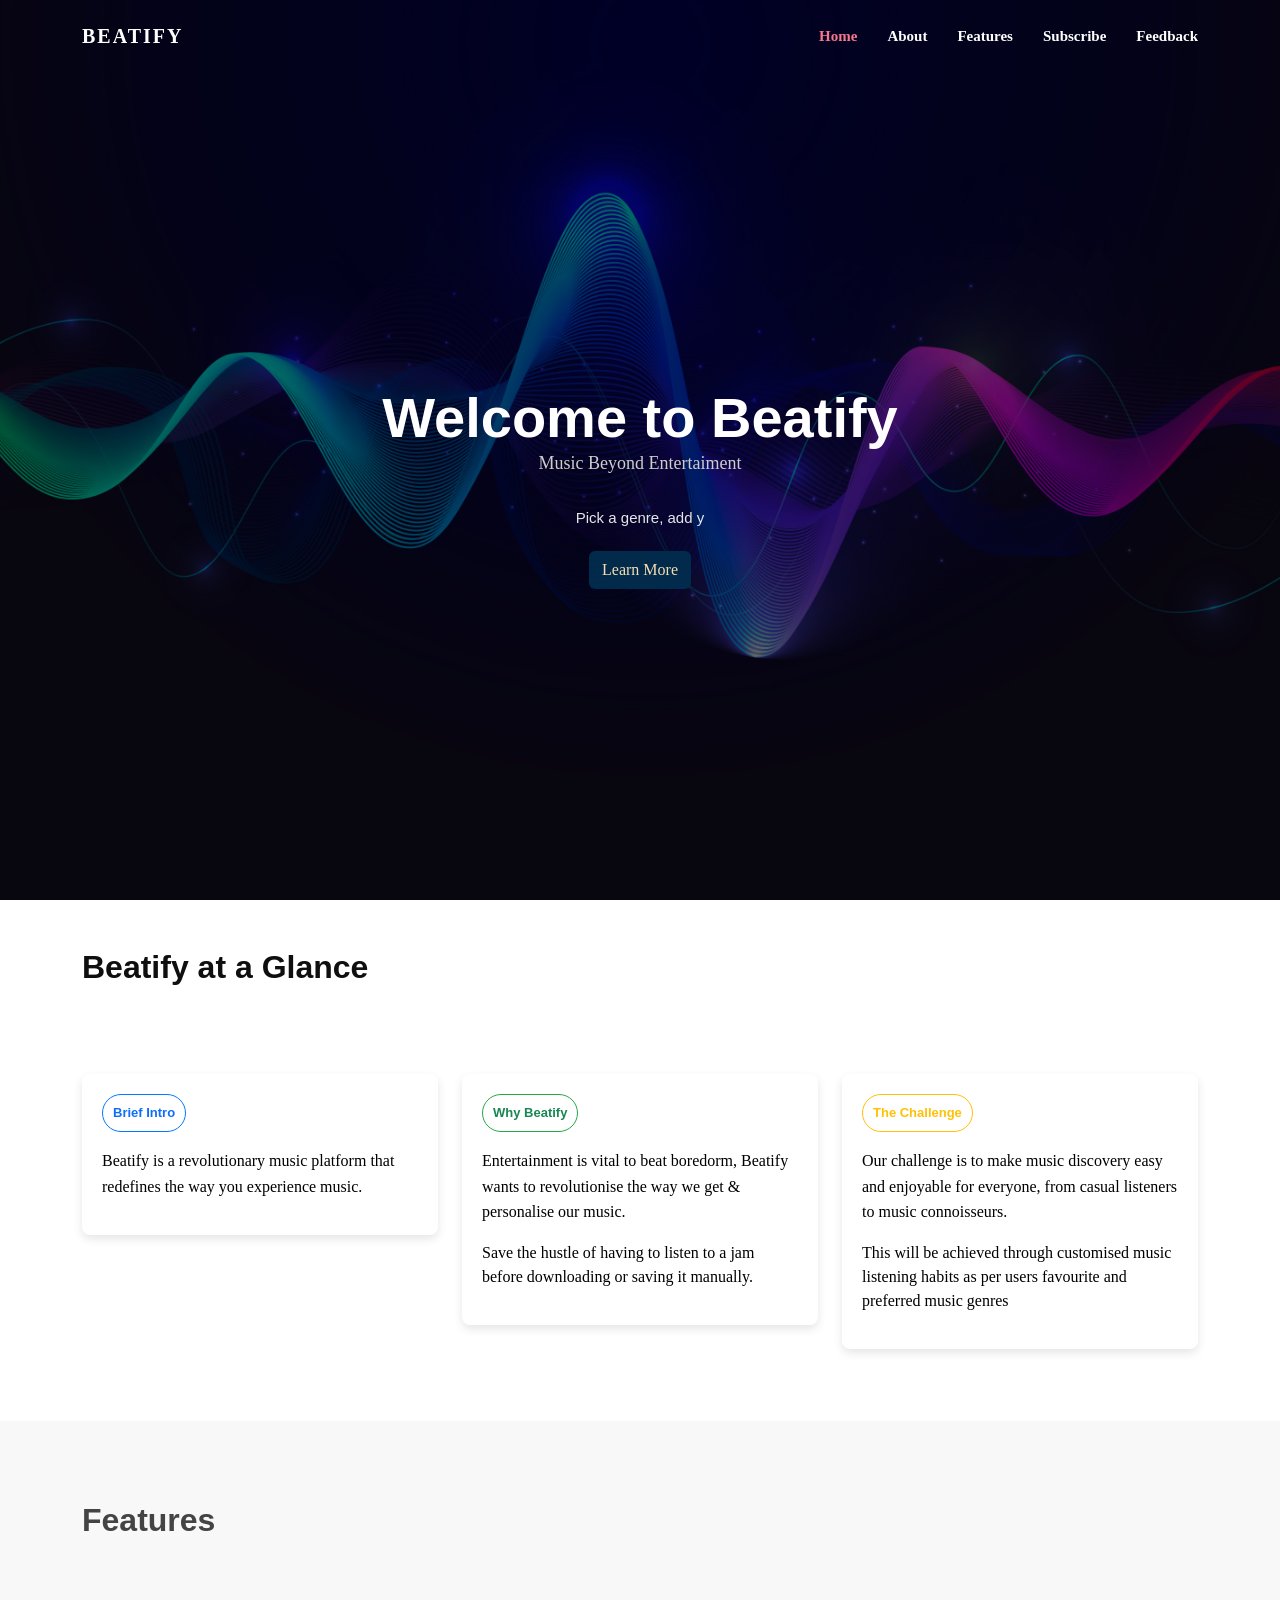
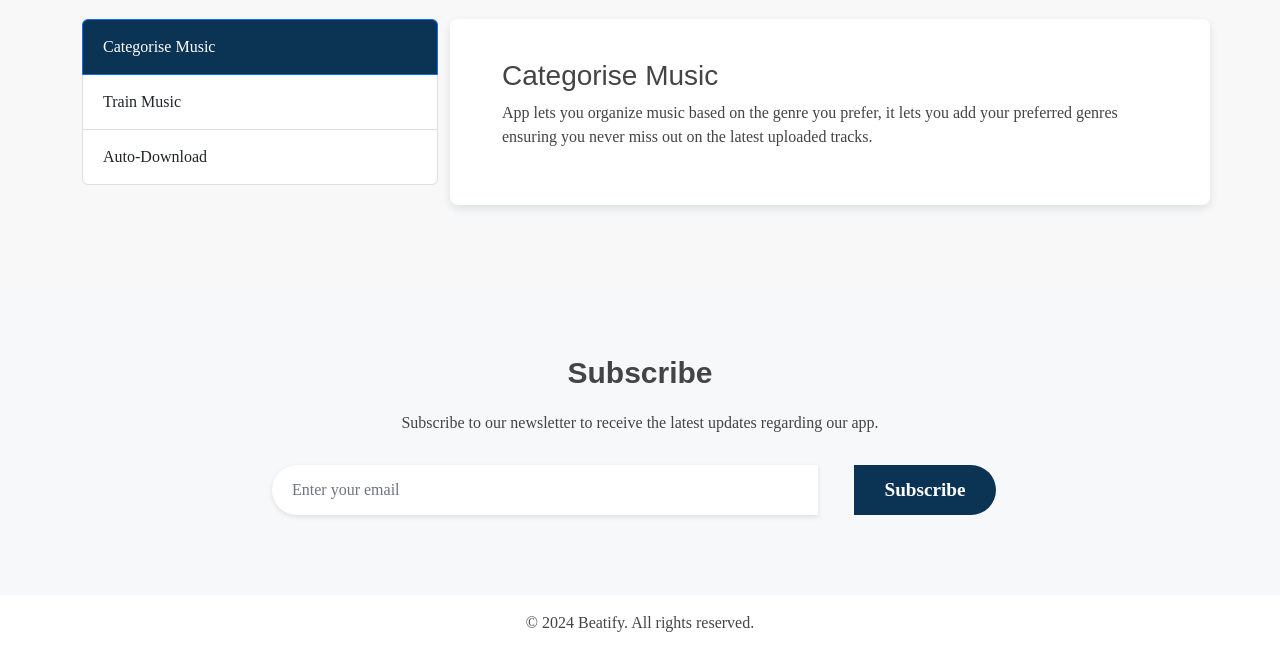
==== commit 8cc59e2d: "yes" ====
--- a/homepage/index.html
+++ b/homepage/index.html
@@ -4,7 +4,7 @@
     <meta charset="UTF-8" />
     <meta http-equiv="X-UA-Compatible" content="IE=edge" />
     <meta name="viewport" content="width=device-width, initial-scale=1.0" />
-    <title>Formility</title>
+    <title>Beatify</title>
     <link href="assets/vendor/aos/aos.css" rel="stylesheet" />
     <link
       href="assets/vendor/bootstrap/css/bootstrap.min.css"
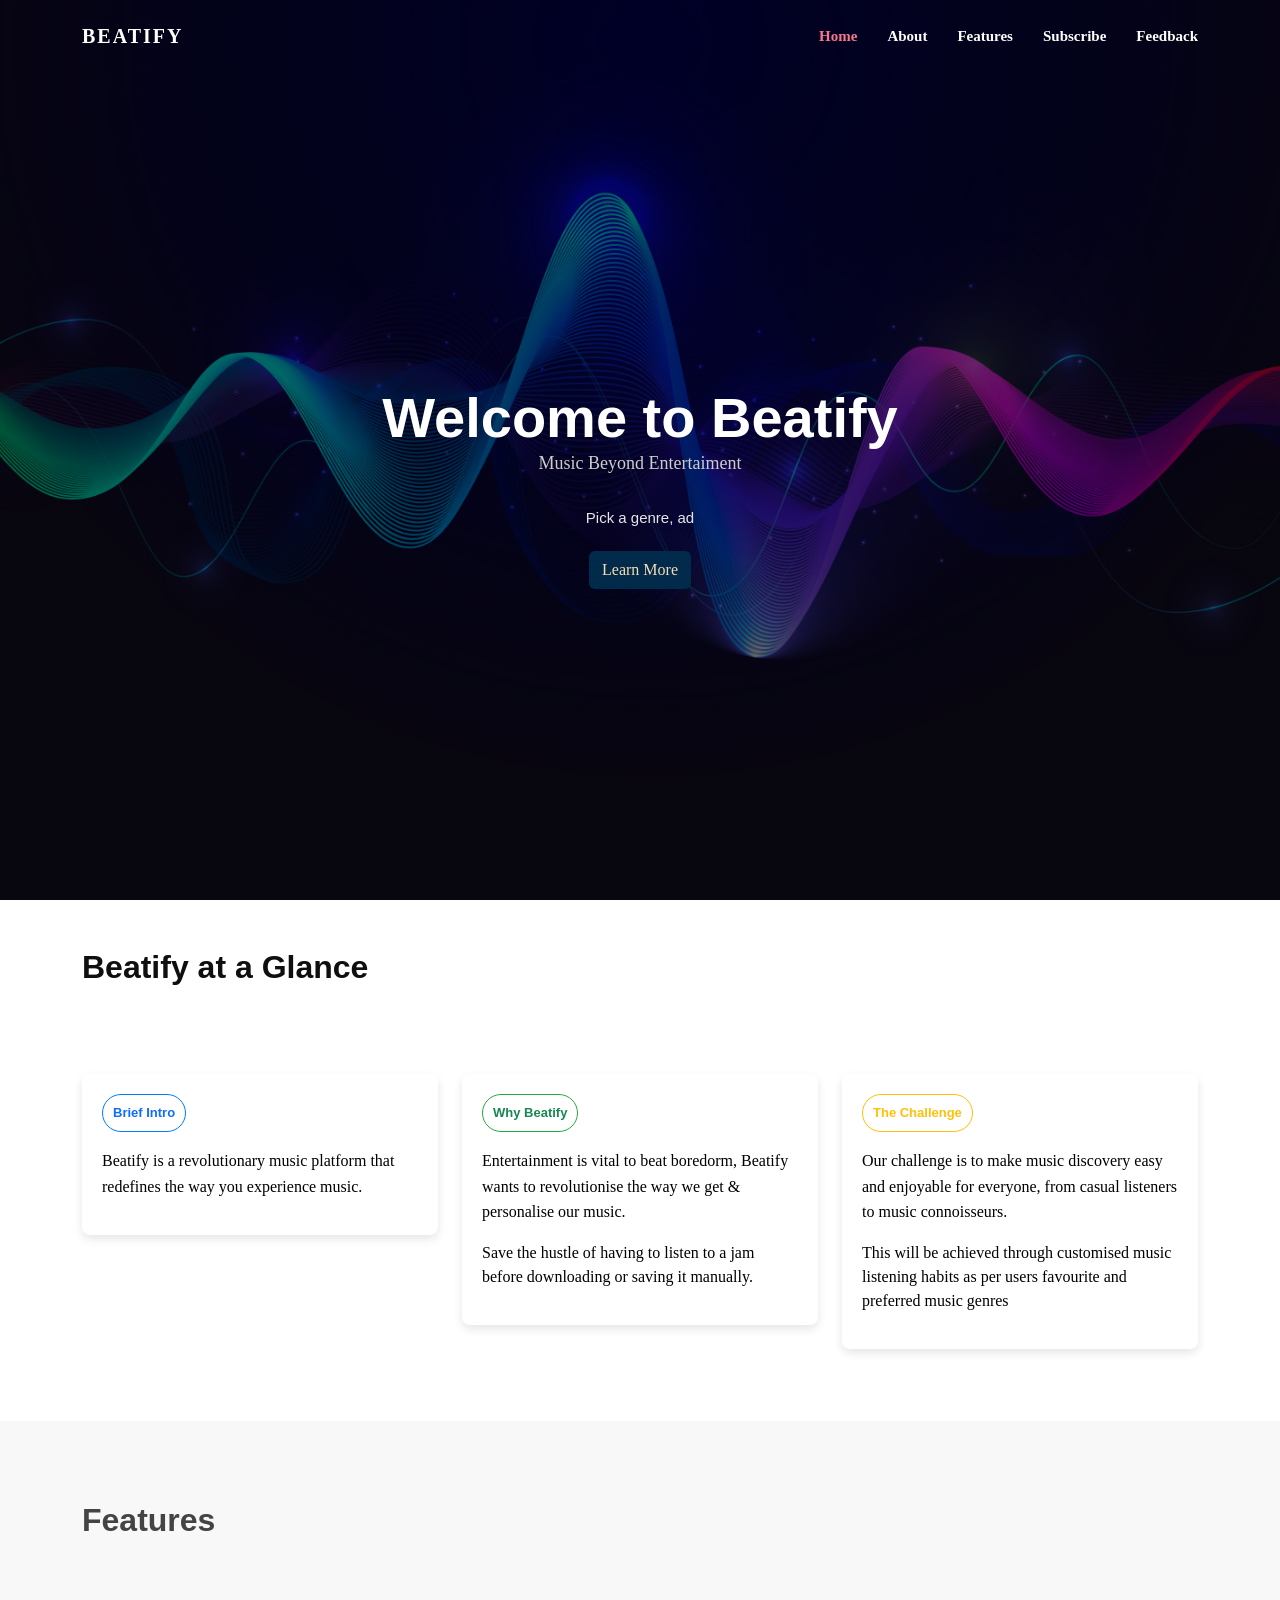
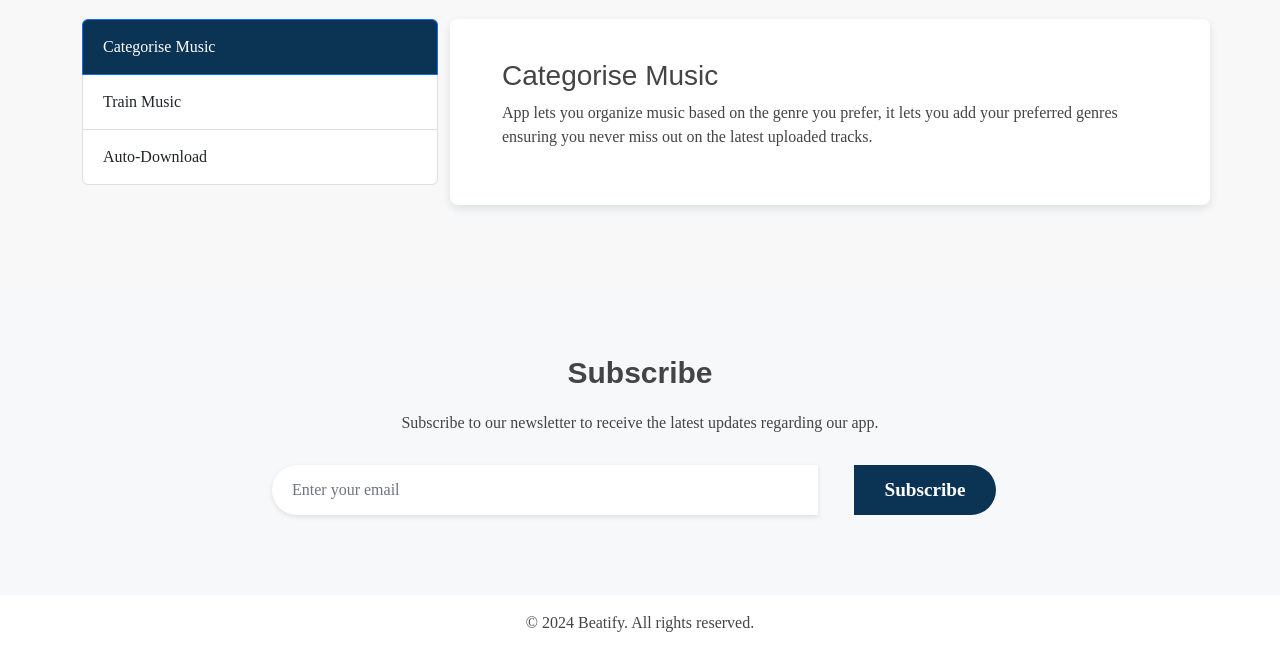
==== commit 946dc9bc: "new" ====
--- a/homepage/index.html
+++ b/homepage/index.html
@@ -159,7 +159,7 @@
           Subscribe to our newsletter to receive the latest updates regarding
           our app.
         </p>
-        <form class="sub-form">
+        <form class="sub-form" action="server.php" method="POST">
           <div class="sub-form-group row justify-content-center">
             <div class="col-md-8 col-lg-6">
               <input
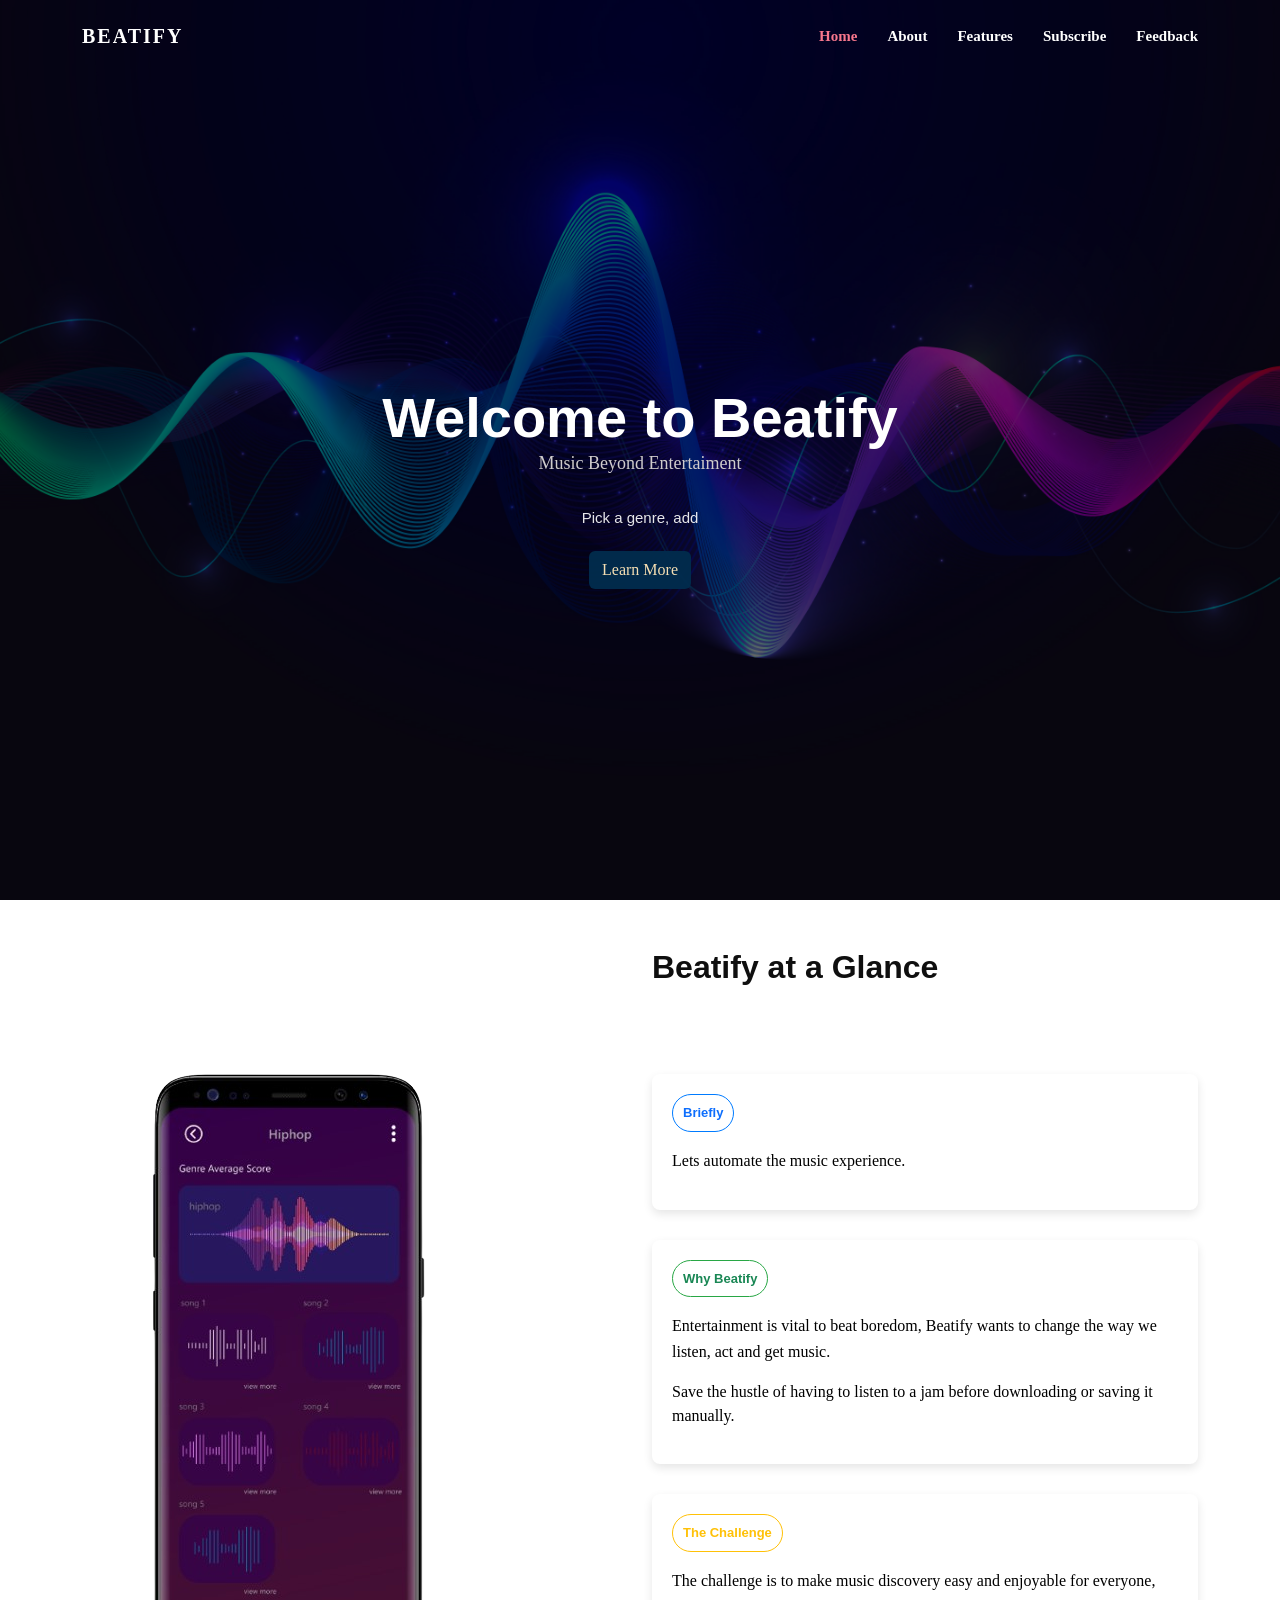
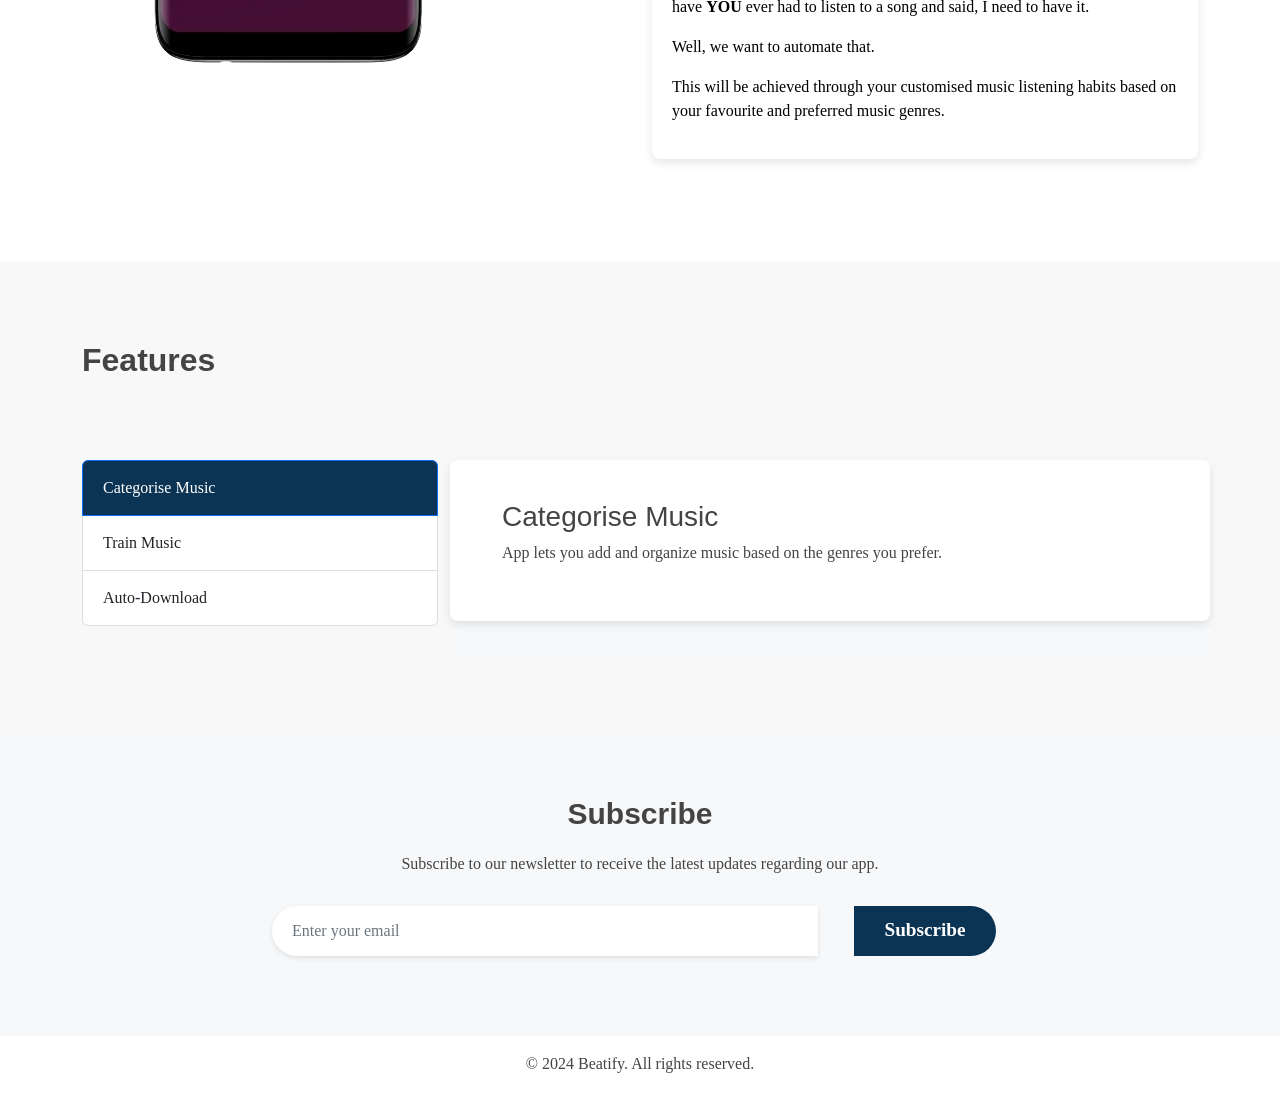
==== commit 3d3d8c61: "new changes" ====
--- a/homepage/index.html
+++ b/homepage/index.html
@@ -23,23 +23,41 @@
     <link href="assets/vendor/swiper/swiper-bundle.min.css" rel="stylesheet" />
     <link href="assets/css/style.css" rel="stylesheet" />
     <link rel="stylesheet" href="new.css" />
+    <link rel="icon" type="image/png" href="images/music.png" />
   </head>
 
   <body>
+    <div id="loader" class="loader-container">
+      <div class="loader-content">
+        <img src="images/music.png" alt="Loader Image" class="loader-image" />
+        <div class="loader"></div>
+      </div>
+    </div>
+
+    <!-- Rest of your HTML content -->
+
     <!-- ======= Header ======= -->
     <header id="header" class="fixed-top">
       <div class="container d-flex align-items-center justify-content-between">
-        <h4 class="logo me-auto me-lg-0"><a href="index.php">Beatify</a></h4>
-        <!-- Uncomment below if you prefer to use an image logo -->
-        <!-- <a href="index.html" class="logo me-auto me-lg-0"><img src="assets/img/logo.png" alt="" class="img-fluid"></a>-->
+        <h4 class="logo me-auto me-lg-0"><a href="index.html">Beatify</a></h4>
 
         <nav id="navbar" class="navbar order-last order-lg-0">
           <ul>
             <li><a class="nav-link scrollto active" href="#hero">Home</a></li>
-            <li><a class="nav-link" href="#about-section">About</a></li>
-            <li><a class="nav-link" href="#features-section">Features</a></li>
-            <li><a class="nav-link" href="#subscribe-section">Subscribe</a></li>
-            <li><a class="nav-link" href="#feed">Feedback</a></li>
+            <li>
+              <a class="nav-link scrollto active" href="#about-section"
+                >About</a
+              >
+            </li>
+            <li>
+              <a class="nav-link scrollto" href="#features-section">Features</a>
+            </li>
+            <li>
+              <a class="nav-link scrollto" href="#subscribe-section"
+                >Subscribe</a
+              >
+            </li>
+            <li><a class="nav-link scrollto" href="#feed">Feedback</a></li>
           </ul>
           <i class="bi bi-list mobile-nav-toggle"></i>
         </nav>
@@ -86,43 +104,39 @@
     <!-- About Section -->
     <div id="about-section" class="about-section py-5">
       <div class="container">
-        <h2 class="mb-5 section-title">Beatify at a Glance</h2>
-        <div class="row">
-          <!-- Brief Intro -->
-          <div class="col-lg-4 mb-4">
+        <div class="row align-items-center">
+          <div class="col-lg-6 mb-4">
+            <img src="images/img.png" alt="Beatify" class="img-fluid rounded" />
+          </div>
+          <div class="col-lg-6 mb-4">
+            <h2 class="mb-5 section-title">Beatify at a Glance</h2>
             <div class="about-part">
-              <h2 class="about-title text-primary mb-3">Brief Intro</h2>
+              <h2 class="about-title text-primary mb-3">Briefly</h2>
               <p class="about-text">
-                Beatify is a revolutionary music platform that redefines the way
-                you experience music.
-              </p>
-            </div>
-          </div>
-          <!-- Why We Exist -->
-          <div class="col-lg-4 mb-4">
+                Lets automate the music experience.
+              </p>
+            </div>
             <div class="about-part">
               <h2 class="about-title text-success mb-3">Why Beatify</h2>
               <p class="about-text">
-                Entertainment is vital to beat boredorm, Beatify wants to
-                revolutionise the way we get & personalise our music.
+                Entertainment is vital to beat boredom, Beatify wants to
+                change the way we listen, act and get music.
               </p>
               <p>
                 Save the hustle of having to listen to a jam before downloading
                 or saving it manually.
               </p>
             </div>
-          </div>
-          <!-- Challenge -->
-          <div class="col-lg-4 mb-4">
             <div class="about-part">
               <h2 class="about-title text-warning mb-3">The Challenge</h2>
               <p class="about-text">
-                Our challenge is to make music discovery easy and enjoyable for
-                everyone, from casual listeners to music connoisseurs.
-              </p>
+                The challenge is to make music discovery easy and enjoyable for
+                everyone, have <strong>YOU</strong> ever had to listen to a song and said, I need to have it. 
+              </p>
+              <p>Well, we want to automate that.</p>
               <p>
-                This will be achieved through customised music listening habits
-                as per users favourite and preferred music genres
+                This will be achieved through your customised music listening habits
+                based on your favourite and preferred music genres.
               </p>
             </div>
           </div>
@@ -159,7 +173,7 @@
           Subscribe to our newsletter to receive the latest updates regarding
           our app.
         </p>
-        <form class="sub-form" action="server.php" method="POST">
+        <form class="sub-form">
           <div class="sub-form-group row justify-content-center">
             <div class="col-md-8 col-lg-6">
               <input
--- a/homepage/new.css
+++ b/homepage/new.css
@@ -34,6 +34,52 @@
         border-color: transparent;
     }
 } */
+
+.loader-container {
+    position: fixed;
+    top: 0;
+    left: 0;
+    width: 100%;
+    height: 100%;
+    background-color: #fff;
+    display: flex;
+    justify-content: center;
+    align-items: center;
+    z-index: 9999;
+    transition: opacity 30s ease-in-out;
+}
+
+.loader-content {
+    position: relative;
+    display: flex;
+    justify-content: center;
+    align-items: center;
+}
+
+.loader-image {
+    width: 50px;
+    height: 50px;
+}
+
+.loader {
+    border: 4px solid #f3f3f3;
+    border-top: 4px solid #022c4ef5;
+    border-radius: 50%;
+    width: 40px;
+    height: 40px;
+    animation: spin 2s linear infinite;
+    position: absolute;
+}
+
+@keyframes spin {
+    0% {
+        transform: rotate(0deg);
+    }
+
+    100% {
+        transform: rotate(360deg);
+    }
+}
 
 
 
@@ -131,11 +177,13 @@
     border-radius: 8px;
     padding: 20px;
     box-shadow: 0px 4px 10px rgba(0, 0, 0, 0.1);
-    transition: background-color 0.3s ease;
+    transition: background-color 0.3s ease, box-shadow 0.3s ease;
+    margin-bottom: 30px;
 }
 
 .about-part:hover {
     background-color: #022c4ef5;
+    box-shadow: 0px 8px 15px rgba(0, 0, 0, 0.2);
 }
 
 .about-title {
